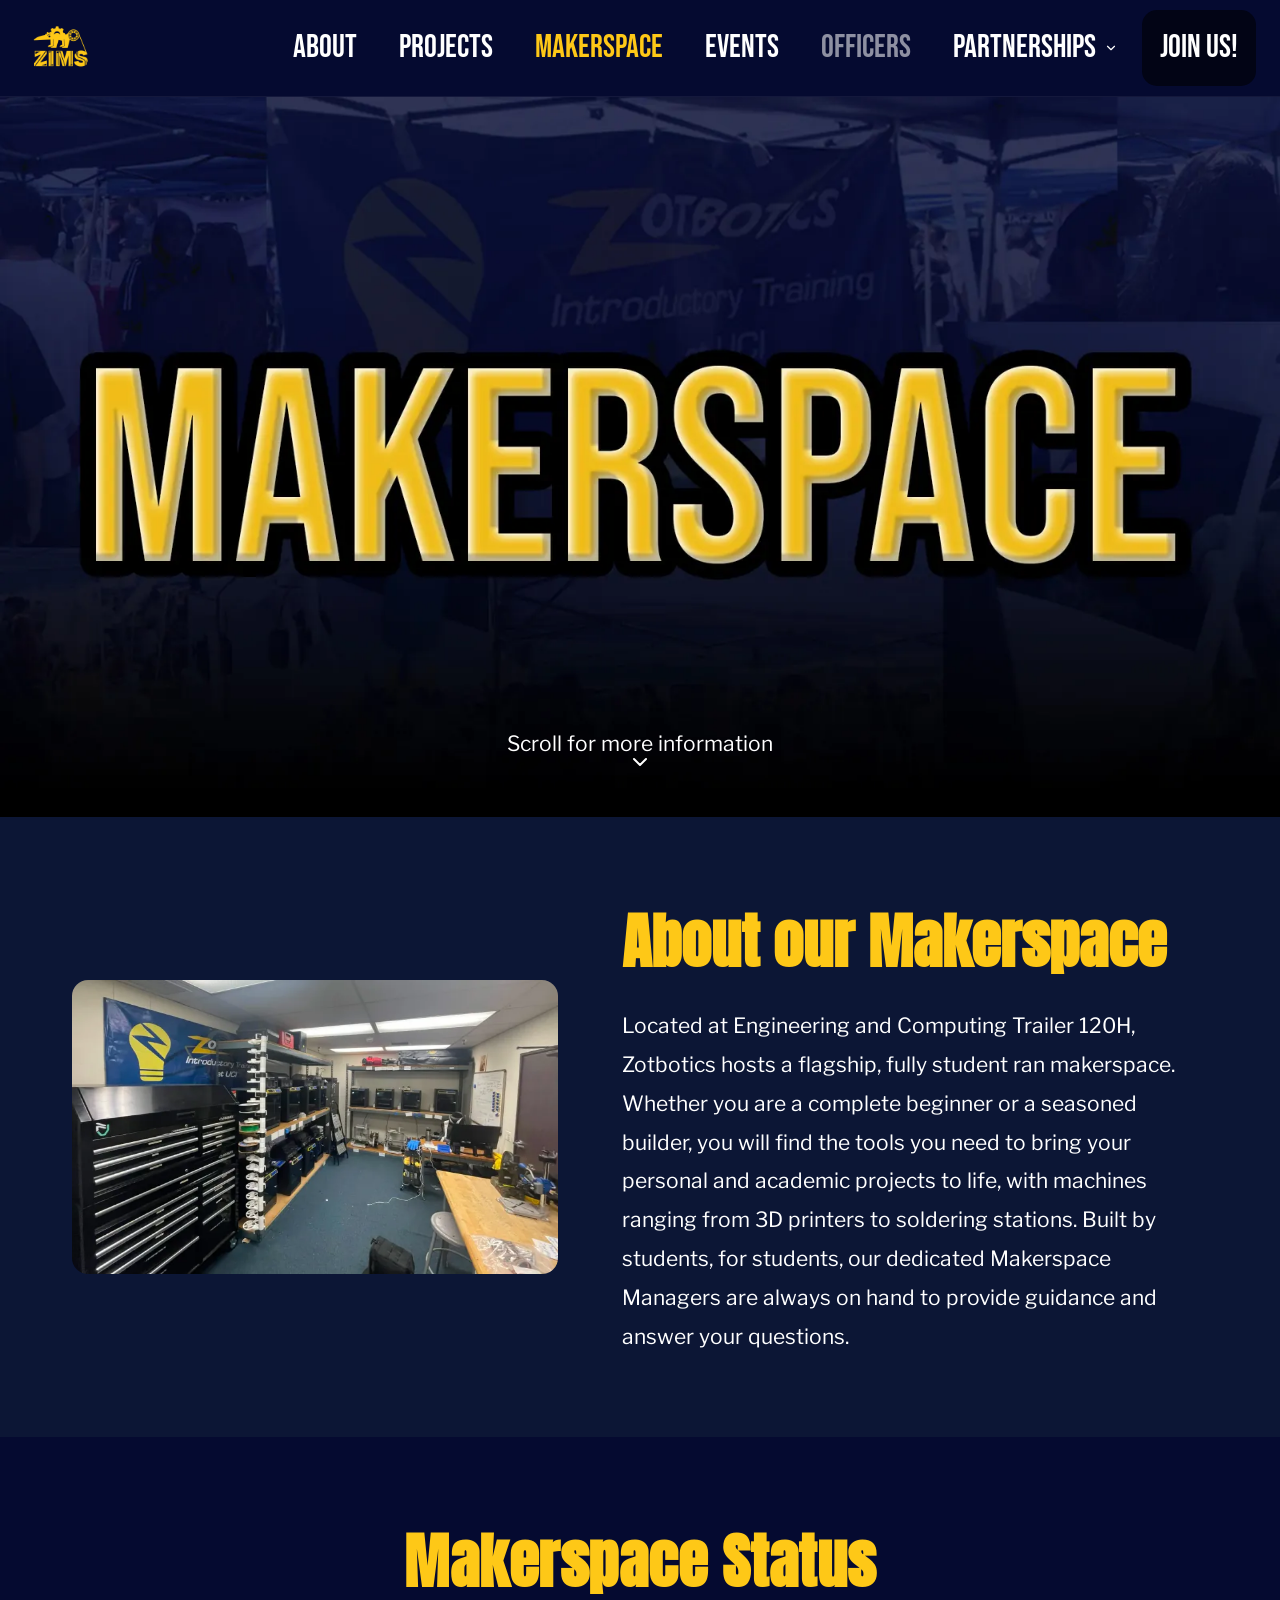
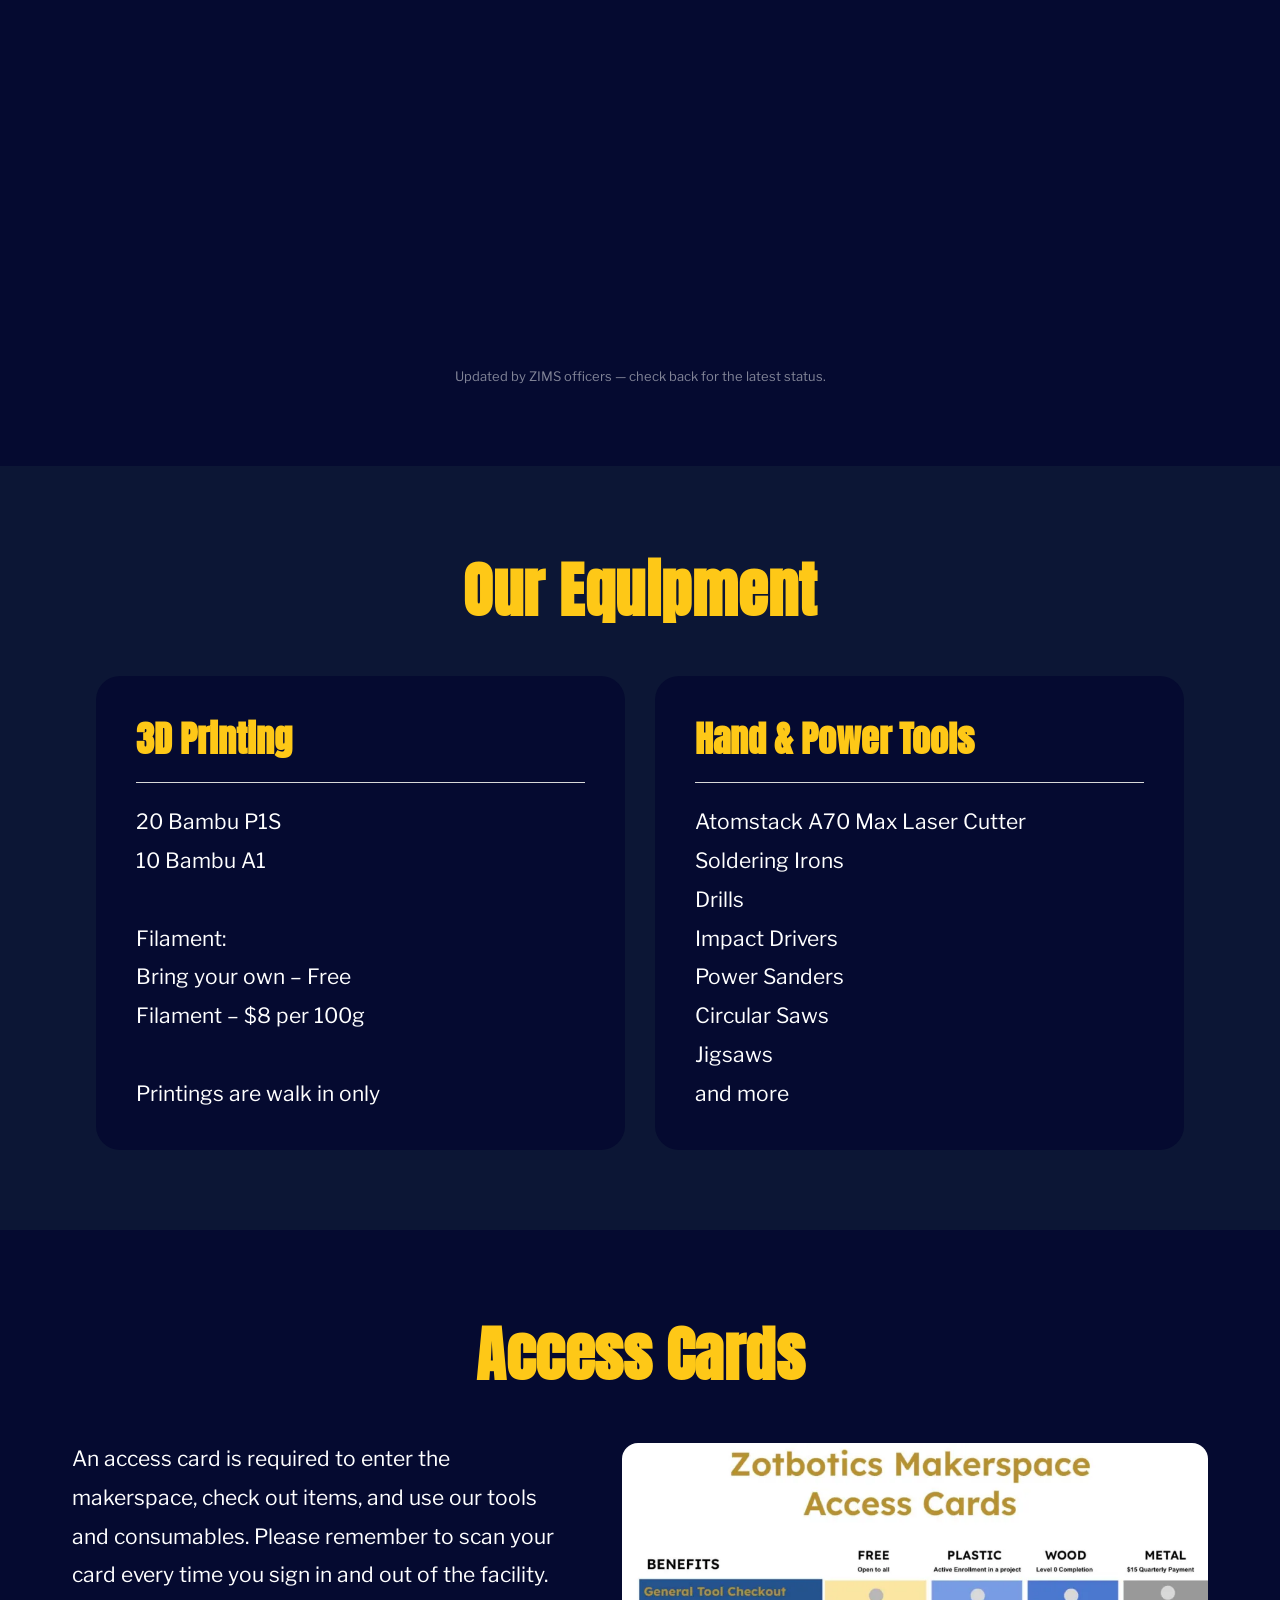
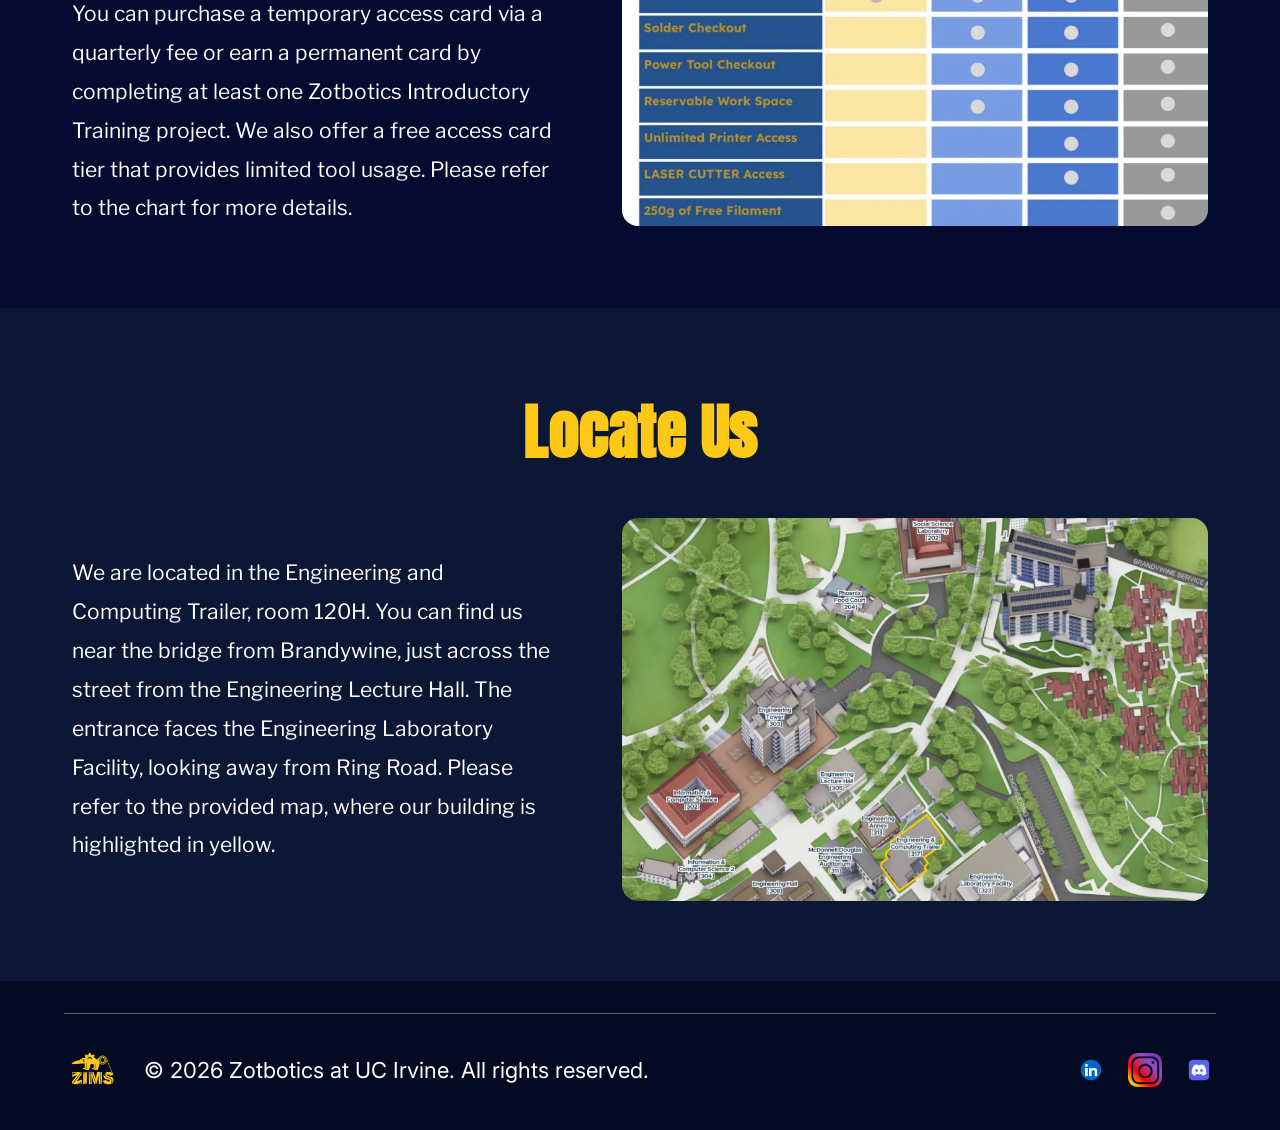
==== makerspace.html @ 5133b15e "Initial Commit Added Files" ====
<!doctype html>
<html lang="en">
<head>
<meta charset="UTF-8" />
<meta name="viewport" content="width=device-width, initial-scale=1" />
<title>Makerspace — ZIMS</title>
<link rel="icon" href="assets/zims-icon-transparent.png" />
<link rel="stylesheet" href="css/style.css" />
</head>
<body>
<div id="site-header" class="site-header"></div>

<main>
  <section class="title-banner" style="background:var(--navy-800);">
    <img src="assets/MAKERSPACEBigBanner.webp" alt="Makerspace" />
    <div class="scroll-hint has-label">
      Scroll for more information
      <svg viewBox="0 0 24 24" fill="none"><path d="M6 9l6 6 6-6" stroke="#fff" stroke-width="2" stroke-linecap="round" stroke-linejoin="round"/></svg>
    </div>
  </section>

  <section class="maker-about">
    <div class="maker-row">
      <div class="art"><img src="assets/makerspace-toolchest.webp" alt="Inside the ZIMS makerspace" /></div>
      <div>
        <h2>About our Makerspace</h2>
        <p>Located at Engineering and Computing Trailer 120H, Zotbotics hosts a flagship, fully student ran makerspace. Whether you are a complete beginner or a seasoned builder, you will find the tools you need to bring your personal and academic projects to life, with machines ranging from 3D printers to soldering stations. Built by students, for students, our dedicated Makerspace Managers are always on hand to provide guidance and answer your questions.</p>
      </div>
    </div>
  </section>

  <section class="maker-status">
    <h2 class="maker-heading">Makerspace Status</h2>
      <iframe src="https://script.google.com/a/macros/uci.edu/s/AKfycbxvPrJp1Kxlu2q1GiB7W0r9co0tRuD2PoKU_IZXsX82zI19KdRIIpuM3lF7_C8PHXmQAQ/exec"></iframe>
    <p class="status-updated">Updated by ZIMS officers — check back for the latest status.</p>
  </section>

  <section class="maker-equip">
    <h2 class="maker-heading">Our Equipment</h2>
    <div class="equip-grid">
      <div class="equip-card">
        <h3>3D Printing</h3>
        <hr />
        <p>20 Bambu P1S
10 Bambu A1

Filament:
Bring your own – Free
Filament – $8 per 100g

Printings are walk in only</p>
      </div>
      <div class="equip-card">
        <h3>Hand &amp; Power Tools</h3>
        <hr />
        <p>Atomstack A70 Max Laser Cutter
Soldering Irons
Drills
Impact Drivers
Power Sanders
Circular Saws
Jigsaws
and more</p>
      </div>
    </div>
  </section>

  <section class="maker-access">
    <h2 class="maker-heading">Access Cards</h2>
    <div class="maker-row">
      <div>
        <p>An access card is required to enter the makerspace, check out items, and use our tools and consumables. Please remember to scan your card every time you sign in and out of the facility. You can purchase a temporary access card via a quarterly fee or earn a permanent card by completing at least one Zotbotics Introductory Training project. We also offer a free access card tier that provides limited tool usage. Please refer to the chart for more details.</p>
      </div>
      <div class="art"><img src="assets/access-cards-table.webp" alt="Zotbotics Makerspace access card tiers and benefits" /></div>
    </div>
  </section>

  <section class="maker-locate">
    <h2 class="maker-heading">Locate Us</h2>
    <div class="maker-row">
      <div>
        <p>We are located in the Engineering and Computing Trailer, room 120H. You can find us near the bridge from Brandywine, just across the street from the Engineering Lecture Hall. The entrance faces the Engineering Laboratory Facility, looking away from Ring Road. Please refer to the provided map, where our building is highlighted in yellow.</p>
      </div>
      <div class="art"><img src="assets/campus-map.webp" alt="Campus map highlighting the Engineering and Computing Trailer" /></div>
    </div>
  </section>
</main>

<div id="site-footer" class="site-footer"></div>

<script src="js/header-footer.js"></script>
<script src="js/main.js"></script>
</body>
</html>
---- css/style.css ----
/* ============================================================
   ZIMS / ZOTbotics Website — shared stylesheet
   Design tokens pulled from the ZOTbotics Website Design Figma file
   ============================================================ */

@import url('https://fonts.googleapis.com/css2?family=Bebas+Neue&family=Anton&family=Bungee&family=Libre+Franklin:ital,wght@0,400;0,500;0,600;0,700;1,400&family=Inter:wght@400;500;600&display=swap');

:root{
  /* colors */
  --navy-950:#000005;
  --navy-900:#020518;
  --navy-850:#030a21;
  --navy-800:#050a30;
  --navy-700:#0c1635;
  --navy-600:#1b2441;
  --yellow:#fec817;
  --yellow-soft:#f4db80;
  --yellow-dark:#efbc18;
  --ink:#020415;
  --btn-ink:#3b3000;
  --ebony:#ebebeb;
  --white:#ffffff;
  --line:#474746;

  /* type */
  --font-nav: 'Bebas Neue', sans-serif;
  --font-display: 'Anton', sans-serif;
  --font-quirk: 'Bungee', cursive;
  --font-body: 'Libre Franklin', sans-serif;
  --font-fine: 'Inter', sans-serif;

  --header-h: 100px;
}

*{box-sizing:border-box;}
html{scroll-behavior:smooth; scroll-padding-top: calc(var(--header-h) + 12px);}
body{
  margin:0;
  background:var(--navy-800);
  color:var(--ebony);
  font-family:var(--font-body);
  line-height:1.5;
  overflow-x:hidden;
}
img{max-width:100%; display:block;}
a{color:inherit; text-decoration:none;}
button{font-family:inherit; cursor:pointer;}
h1,h2,h3,h4,p{margin:0;}
.container{max-width:1440px; margin:0 auto; padding:0 24px;}
.visually-hidden{position:absolute; width:1px; height:1px; overflow:hidden; clip:rect(0 0 0 0); white-space:nowrap;}

/* ============================================================
   HEADER
   ============================================================ */
.site-header{
  position:sticky; top:0; left:0; right:0; z-index:1000;
  background:var(--navy-800);
  border-bottom:1px solid rgba(255,255,255,.06);
}
.site-header .menu-contents{
  max-width:1440px; margin:0 auto;
  display:flex; align-items:center; justify-content:space-between;
  gap:24px; padding:10px 24px;
}
.logo-link{display:flex; align-items:center; gap:12px; flex-shrink:0;}
.logo-link img.logo-full{height:72px; width:auto; object-fit:contain;}
.logo-wordmark{
  font-family:var(--font-nav); color:var(--yellow); font-size:26px;
  letter-spacing:1px; line-height:1;
}
.logo-wordmark small{display:block; font-family:var(--font-body); color:var(--white); font-size:9px; letter-spacing:1.5px; font-weight:600; margin-top:2px;}

.nav-toggle{
  display:none; background:none; border:none; color:var(--white);
  padding:8px; margin-left:auto;
}
.nav-toggle svg{width:28px; height:28px;}

.nav-menu{display:flex; align-items:center; gap:6px; flex-wrap:wrap;}
.nav-item{position:relative;}
.nav-link{
  display:flex; align-items:center; gap:8px;
  font-family:var(--font-nav); font-size:32px; color:var(--white);
  padding:14px 18px; border-radius:15px; white-space:nowrap;
  transition:color .18s ease, background-color .18s ease;
}
.nav-link:hover, .nav-link:focus-visible, .nav-item.open > .nav-link{
  color:var(--yellow);
}
.nav-link.is-disabled{cursor:default; opacity:.55;}
.nav-link.is-disabled:hover{color:var(--white);}
.nav-link .caret{width:14px; height:14px; transition:transform .18s ease; flex-shrink:0;}
.nav-item.open .caret{transform:rotate(180deg);}
.nav-link.cta{background:var(--ink); }
.nav-link.cta:hover{color:var(--yellow); background:#131634;}

.nav-item.current > .nav-link{color:var(--yellow);}

.dropdown{
  position:absolute; top:100%; left:0; margin-top:6px;
  min-width:220px; padding:10px;
  background:rgba(37,37,37,.86); backdrop-filter:blur(6px);
  border-radius:18px;
  box-shadow: inset 0 14px 74px -20px rgba(0,0,0,.55), 0 18px 40px rgba(0,0,0,.35);
  opacity:0; visibility:hidden; transform:translateY(-6px);
  transition:opacity .16s ease, transform .16s ease, visibility .16s;
  z-index:1100;
}
.nav-item.open .dropdown{opacity:1; visibility:visible; transform:translateY(0);}
.dropdown a{
  display:block; font-family:var(--font-nav); font-size:22px; color:var(--white);
  padding:12px 16px; border-radius:12px;
}
.dropdown a:hover, .dropdown a:focus-visible{color:var(--yellow); background:rgba(255,255,255,.08);}

@media (max-width: 1180px){
  .nav-toggle{display:inline-flex;}
  .nav-menu{
    position:fixed; inset:var(--header-h) 0 0 0; top:var(--header-h);
    flex-direction:column; align-items:stretch; flex-wrap:nowrap; gap:0;
    background:var(--navy-800); padding:12px 20px 40px;
    transform:translateX(100%); transition:transform .25s ease;
    overflow-y:auto; overflow-x:hidden;
  }
  .nav-menu.mobile-open{transform:translateX(0);}
  .nav-link{font-size:28px; padding:16px 8px; border-radius:0; border-bottom:1px solid rgba(255,255,255,.08); justify-content:space-between; width:100%; box-sizing:border-box;}
  .nav-item{width:100%;}
  .nav-item:last-child{margin-top:auto; padding-top:20px;}
  .nav-link.cta{border-radius:15px; justify-content:center; border-bottom:none;}
  .dropdown{position:static; margin-top:0; opacity:1; visibility:visible; transform:none; display:none; background:rgba(255,255,255,.04); box-shadow:none; width:100%; min-width:0; box-sizing:border-box;}
  .nav-item.open .dropdown{display:block;}
  .dropdown a{width:100%; box-sizing:border-box;}
}

/* ============================================================
   FOOTER
   ============================================================ */
.site-footer{background:var(--navy-850); padding:32px 24px;}
.site-footer .footer-row{
  max-width:1152px; margin:0 auto;
  border-top:1px solid rgba(255,255,255,.35);
  padding-top:28px;
  display:flex; align-items:center; justify-content:space-between; gap:24px; flex-wrap:wrap;
}
.footer-copy{font-family:var(--font-fine); font-size:22px; color:var(--white); flex:1 1 260px;}
.footer-social{display:flex; gap:20px; align-items:center;}
.footer-social a{
  width:34px; height:34px; border-radius:9px;
  display:flex; align-items:center; justify-content:center; overflow:hidden;
  transition:transform .18s ease;
}
.footer-social a:hover{transform:translateY(-3px);}
.footer-social img, .footer-social svg{width:100%; height:100%; object-fit:contain;}
.footer-logo{display:flex; align-items:center; gap:10px;}
.footer-logo img{height:56px; width:auto; object-fit:contain;}

/* ============================================================
   BUTTONS
   ============================================================ */
.btn{
  display:inline-flex; align-items:center; gap:10px;
  font-family:var(--font-display); font-size:18px; letter-spacing:.9px;
  padding:18px 34px; border-radius:18px; border:1.5px solid transparent;
  transition:transform .15s ease, background-color .15s ease, color .15s ease;
}
.btn:hover{transform:translateY(-2px);}
.btn-solid{background:var(--yellow); color:var(--btn-ink);}
.btn-solid:hover{background:#ffd94d;}
.btn-outline{border-color:var(--yellow); color:var(--yellow);}
.btn-outline:hover{background:rgba(254,200,23,.1);}
.btn svg{width:18px; height:18px;}

/* ============================================================
   SECTION HELPERS
   ============================================================ */
.eyebrow-heading{
  font-family:var(--font-nav); color:var(--yellow); text-transform:uppercase;
  letter-spacing:5.4px; font-size:60px; margin:0 0 28px;
}
.section-heading{
  font-family:var(--font-display); color:var(--yellow); text-transform:uppercase;
  letter-spacing:1.5px; font-size:32px; margin:0 0 20px;
}
.body-copy{font-family:var(--font-body); font-weight:500; font-size:21px; line-height:1.85; color:var(--ebony);}
.hero-note{font-family:var(--font-body); font-size:16px; color:var(--white); text-align:center;}

/* pre-baked title banners (image already contains the page's lettering) */
.title-banner{position:relative; width:100%; overflow:hidden; line-height:0;}
.title-banner img{width:100%; height:auto; display:block;}
.title-banner .scroll-hint{
  position:absolute; left:50%; bottom:6%; transform:translateX(-50%);
  font-family:var(--font-body); font-size:21px; color:var(--white);
  display:flex; flex-direction:column; align-items:center; gap:6px;
}
.title-banner .scroll-hint svg{width:24px; height:24px; animation:bob 1.8s ease-in-out infinite;}

/* generic full-bleed section w/ gradient */
.grad-a{background:linear-gradient(180deg,var(--navy-950) 0%, var(--navy-900) 27%, var(--navy-700) 100%);}
.grad-b{background:linear-gradient(180deg,var(--navy-900) 0%, var(--navy-700) 100%);}
.grad-c{background:linear-gradient(180deg,var(--navy-700) 0%, var(--navy-900) 100%);}

/* skeleton / coming-soon placeholder image blocks */
.img-placeholder{
  background:repeating-linear-gradient(135deg, rgba(255,255,255,.05) 0 12px, rgba(255,255,255,.02) 12px 24px);
  border:1px dashed rgba(255,255,255,.25);
  display:flex; align-items:center; justify-content:center;
  color:rgba(255,255,255,.55); font-family:var(--font-body); font-size:14px; text-align:center; padding:16px;
  min-height:200px; border-radius:12px;
}

/* ============================================================
   HOME PAGE
   ============================================================ */
.hero{position:relative; overflow:hidden; min-height:640px; display:flex; align-items:flex-end;}
.hero-media{position:absolute; inset:0; z-index:0;}
.hero-media img, .hero-media video{width:100%; height:100%; object-fit:cover;}
.hero-media::after{content:""; position:absolute; inset:0; background:linear-gradient(180deg, rgba(2,5,24,.15) 0%, rgba(2,5,24,.85) 92%);}
.hero-buttons{position:relative; z-index:1; width:100%; display:flex; justify-content:center; gap:20px; padding:0 0 56px; flex-wrap:wrap;}

.about-zims{padding:96px 0 72px;}
.about-zims .grid{display:grid; grid-template-columns:1.3fr 1fr; gap:56px; align-items:center;}
.about-zims .art{
  aspect-ratio: 337.5 / 591; border-radius:16px; overflow:hidden;
  background:linear-gradient(160deg, var(--navy-600), var(--navy-900));
}
.about-zims .art img, .about-zims .art video{width:100%; height:100%; object-fit:cover;}
.link-cta{
  display:inline-flex; align-items:center; gap:10px; margin-top:28px;
  font-family:var(--font-display); color:var(--yellow); letter-spacing:1.8px;
  font-size:18px; text-transform:uppercase;
}
.link-cta svg{width:18px; height:12px;}

.about-maker{padding:80px 0;}
.about-maker .grid{display:grid; grid-template-columns:1fr 1.15fr; gap:56px; align-items:center;}
.about-maker .art{aspect-ratio:4/3; border-radius:16px; overflow:hidden; background:#d9d9d9;}
.about-maker .art img{width:100%; height:100%; object-fit:cover;}

.current-projects{padding:88px 0 110px; text-align:center;}
.current-projects .kicker{font-family:var(--font-body); color:var(--ebony); font-size:21px; margin-bottom:56px;}
.project-grid{display:grid; grid-template-columns:repeat(3,1fr); gap:28px; text-align:left;}
.project-card{
  background:var(--navy-850); border-radius:22px; overflow:hidden;
  border:1px solid rgba(255,255,255,.06); display:flex; flex-direction:column;
}
.project-card .thumb{aspect-ratio:16/10; overflow:hidden; background:#111a3d;}
.project-card .thumb img{width:100%; height:100%; object-fit:cover;}
.project-card .body{padding:26px 28px 30px; display:flex; flex-direction:column; gap:14px; flex:1;}
.project-card h3{font-family:var(--font-quirk); color:var(--yellow); font-size:30px; font-weight:400;}
.project-card p{font-family:var(--font-body); font-weight:500; font-size:21px; color:var(--ebony); line-height:1.7; flex:1;}
.project-card .learn-more{
  display:inline-flex; align-items:center; gap:8px; align-self:flex-start;
  font-family:var(--font-display); font-size:21px; color:var(--ebony);
  background:#474746; padding:12px 22px; border-radius:10px; letter-spacing:.5px;
}
.project-card .learn-more:hover{background:#5a5a58;}
.project-card.ai-project{background:#03071c; align-items:center; justify-content:center; text-align:center;}
.project-card.ai-project .body{align-items:center; text-align:center;}

@media (max-width: 980px){
  .about-zims .grid, .about-maker .grid{grid-template-columns:1fr;}
  .project-grid{grid-template-columns:1fr;}
}

/* ============================================================
   JOIN US PAGE
   ============================================================ */
.join-hero{position:relative;}
.recruitment-status{
  padding:70px 24px 40px; text-align:center;
  background:linear-gradient(175deg, #000000 18.6%, var(--navy-700) 44%);
}
.recruitment-status h1{font-family:var(--font-body); color:var(--yellow); font-size:64px; margin-bottom:8px;}
.recruitment-status .rule{max-width:720px; margin:22px auto 0; height:2px; background:rgba(255,255,255,.25); position:relative;}
.recruitment-status .rule::after{content:""; position:absolute; right:0; top:-4px; width:80px; height:10px; background:var(--navy-700);}

.role-banner{padding:24px 0 70px; text-align:center; background:var(--navy-700);}
.role-banner h2{font-family:var(--font-body); font-size:40px; color:var(--white);}
.role-banner .status{font-family:var(--font-body); font-size:32px; color:var(--yellow-soft); margin-top:14px;}
.role-links{display:flex; justify-content:center; gap:12px; flex-wrap:wrap; margin-top:22px; font-family:var(--font-body); font-size:32px;}
.role-links a{color:var(--yellow-soft); text-decoration:underline; text-underline-offset:4px;}
.role-links a:hover{color:var(--yellow);}
.role-links span{color:var(--white);}

.level-grid{background:var(--navy-700); padding-bottom:80px;}
.level-grid .grid{display:grid; grid-template-columns:repeat(2,1fr); gap:26px; max-width:1000px; margin:0 auto;}
.level-card{
  border:2px solid rgba(71,71,70,.5); background:rgba(5,10,48,.7);
  border-radius:12px; padding:32px 26px; text-align:center; display:flex; flex-direction:column; gap:16px;
}
.level-card h3{font-family:var(--font-body); font-size:40px; color:var(--white);}
.level-card .subtitle{font-family:var(--font-body); font-size:32px; color:var(--white); margin-top:-6px;}
.level-card .status-line{font-family:var(--font-body); font-size:32px; color:var(--yellow-soft); margin-top:auto;}
.level-card.slap{text-decoration:none; transition:transform .15s ease;}
.level-card.slap:hover{transform:translateY(-4px);}

/* ============================================================
   SPONSORS / NETWORK / EVENTS / MAKERSPACE / PROJECTS
   ============================================================ */
.sponsor-blurb{max-width:1100px; margin:0 auto; text-align:center; padding:70px 24px; font-family:var(--font-quirk); font-size:40px; line-height:1.5; color:var(--white);}
.sponsor-grid{max-width:1150px; margin:0 auto; padding:0 24px 100px; display:grid; gap:26px;}
.sponsor-row{display:grid; grid-template-columns:1fr 1fr; gap:26px;}
.sponsor-logo{
  border-radius:14px; min-height:150px; display:flex; align-items:center; justify-content:center;
  padding:28px; text-align:center;
}
.sponsor-logo img{max-width:100%; max-height:96px; object-fit:contain;}
.sponsor-logo.bg-white{background:#fff;}
.sponsor-logo.bg-black{background:#0a0a0a;}
.sponsor-logo.bg-blue{background:#0064a4;}
@media (max-width:820px){.sponsor-row{grid-template-columns:1fr;}}

/* our network */
.network-intro{padding:90px 24px 50px; text-align:center; max-width:1100px; margin:0 auto;}
.network-intro h1{font-family:var(--font-quirk); color:var(--white); font-size:64px; line-height:1.3; margin-bottom:26px;}
.network-intro p{font-family:var(--font-quirk); color:var(--white); font-size:40px; line-height:1.4;}
.network-grid{max-width:1100px; margin:0 auto; padding:20px 24px 110px; display:grid; grid-template-columns:repeat(2,1fr); gap:40px;}
.net-card{position:relative; border:5px solid #010005; background:#d9d9d9; color:#111; padding:26px 26px 26px 168px; min-height:190px; display:flex; flex-direction:column; justify-content:center; gap:10px;}
.net-card img{position:absolute; left:18px; top:50%; transform:translateY(-50%); width:120px; height:120px; object-fit:contain;}
.net-card h3{font-family:var(--font-quirk); font-size:32px;}
.net-card p{font-family:var(--font-body); font-size:16px; line-height:1.6;}
.net-card.legacy h3{font-size:24px;}
.net-card.zims{border-color:var(--yellow); background:var(--navy-800);}
.net-card.zims h3{color:var(--yellow);}
.net-card.zims p{color:var(--white);}
.net-card.ace{border-color:#010005;}
.net-card.ace h3{color:#eb1c24;}
.net-card.uav h3{color:#00b332;}
.net-card.f1{background:var(--yellow); border-color:#010005;}
.net-card.f1 h3{color:#f55;}
.net-card.legacy{background:var(--yellow); border-color:#010005;}
.net-card.legacy h3{color:#fff; background:#010005; display:inline-block; padding:6px 14px; margin:-8px 0 6px -8px;}
.network-banner-card{
  grid-column:1/-1; background:var(--navy-800); border:2px solid var(--yellow); border-radius:16px;
  display:flex; align-items:center; justify-content:center; padding:40px; text-align:center;
}
.network-banner-card h3{font-family:var(--font-quirk); color:var(--yellow); font-size:48px;}
@media (max-width:820px){.network-grid{grid-template-columns:1fr;} .net-card{padding-left:26px; padding-top:150px;} .net-card img{position:static; transform:none; margin-bottom:10px;}}

/* events */
.gallery-heading{padding:80px 24px 40px; text-align:center; background:linear-gradient(180deg, #000000 0%, var(--navy-800) 50.5%, var(--navy-700) 100%);}
.gallery-heading h1{font-family:var(--font-display); font-size:96px; color:var(--yellow);}
@keyframes bob{0%,100%{transform:translateY(0);}50%{transform:translateY(6px);}}

.event-row{padding:64px 24px;}
.event-card{
  max-width:1200px; margin:0 auto; background:var(--navy-700); border:1.5px solid #000; border-radius:34px;
  padding:44px; display:grid; grid-template-columns:1fr 1fr; gap:48px; align-items:center;
  box-shadow:8px 8px 0 rgba(0,0,0,.35);
}
.event-row:nth-child(even) .event-card{grid-template-columns:1fr 1fr;}
.event-row:nth-child(even) .event-card .carousel{order:2;}
.event-card h3{font-family:var(--font-display); color:var(--yellow-dark); font-size:36px; margin-bottom:20px;}
.event-card p{font-family:var(--font-body); font-weight:500; font-size:24px; color:var(--white); line-height:1.6;}
.carousel{position:relative; border-radius:20px; overflow:hidden; aspect-ratio:3/2; background:#0c1635;}
.carousel-track{display:flex; height:100%; transition:transform .4s ease;}
.carousel-track img{width:100%; height:100%; object-fit:cover; flex-shrink:0;}
.carousel-btn{
  position:absolute; top:50%; transform:translateY(-50%); width:38px; height:38px; border-radius:50%;
  background:rgba(0,0,0,.45); border:none; color:#fff; display:flex; align-items:center; justify-content:center;
  touch-action:manipulation;
}
.carousel-btn:hover{background:rgba(0,0,0,.7);}
.carousel-btn.prev{left:12px;}
.carousel-btn.next{right:12px;}
.carousel-btn svg{width:18px; height:18px;}
.carousel-dots{position:absolute; bottom:12px; left:50%; transform:translateX(-50%); display:flex; gap:8px;}
.carousel-dots button{width:8px; height:8px; border-radius:50%; background:rgba(255,255,255,.4); border:none; padding:0;}
.carousel-dots button.active{background:var(--yellow);}

@media (max-width:900px){
  .event-card, .event-row:nth-child(even) .event-card{grid-template-columns:1fr;}
  .event-card .carousel{order:2;}
  .gallery-heading h1{font-size:48px;}
}

/* makerspace */
.maker-heading{
  font-family:var(--font-display); color:var(--yellow); text-align:center;
  font-size:60px; margin-bottom:40px; letter-spacing:.5px;
}
.maker-row{
  max-width:1296px; margin:0 auto; padding:0 72px;
  display:grid; grid-template-columns:558fr 674fr; gap:64px; align-items:center;
}
.maker-row .art{aspect-ratio:558/338; border-radius:16px; overflow:hidden;}
.maker-row .art img{width:100%; height:100%; object-fit:cover;}
.maker-row h2{font-family:var(--font-display); color:var(--yellow); font-size:60px; margin-bottom:20px;}
.maker-row p{font-family:var(--font-body); font-size:21px; color:var(--white); line-height:1.85;}

.maker-about{padding:80px 0; background:var(--navy-700);}

.maker-status{background:var(--navy-800); padding:80px 24px;}
.maker-status > iframe{
  max-width:1000px; margin:0 auto; border: none; width: 100%; height: 300px; display: flex; justify-content: center;
}
.status-cards{max-width:1000px; margin:0 auto; display:grid; grid-template-columns:repeat(3,1fr); gap:24px;}
.status-card{background:var(--navy-700); border-radius:16px; padding:24px 26px;}
.status-card .label{font-family:var(--font-display); color:var(--yellow); font-size:13px; letter-spacing:1px; text-transform:uppercase; margin-bottom:8px;}
.status-card .value{font-family:var(--font-body); font-weight:700; color:var(--white); font-size:22px;}
.status-updated{max-width:1000px; margin:20px auto 0; text-align:center; font-family:var(--font-body); font-size:13px; color:rgba(255,255,255,.5);}
@media (max-width:820px){.status-cards{grid-template-columns:1fr;}}

.maker-equip{background:var(--navy-700); padding:80px 24px;}
.equip-grid{max-width:1296px; margin:0 auto; padding:0 72px; display:grid; grid-template-columns:1fr 1fr; gap:30px;}
.equip-card{background:var(--navy-800); border-radius:24px; padding:36px 40px;}
.equip-card h3{font-family:var(--font-display); color:var(--yellow); font-size:36px; margin-bottom:16px;}
.equip-card hr{border:none; border-top:1.5px solid #d9d9d9; margin-bottom:20px;}
.equip-card p{font-family:var(--font-body); font-size:21px; color:var(--white); white-space:pre-line; line-height:1.85;}

.maker-access{background:var(--navy-800); padding:80px 0;}
.maker-access .art{aspect-ratio:710/463.8;}

.maker-locate{background:var(--navy-700); padding:80px 0;}
.maker-locate .art{aspect-ratio:710/463.8;}

@media (max-width:900px){
  .maker-row{grid-template-columns:1fr; padding:0 24px;}
  .equip-grid{grid-template-columns:1fr; padding:0 24px;}
  .maker-status > iframe{height: 400px;}
}

@media (max-width:645px){
  .maker-status > iframe{height: 600px;}
}

/* projects page */
.projects-intro{padding:60px 24px 30px; text-align:center; background:var(--navy-800);}
.projects-intro h1{margin-bottom:22px;}
.projects-intro p{font-family:var(--font-body); font-size:30px; color:var(--white); line-height:1.6; max-width:900px; margin:0 auto;}

.plevel-strip{display:flex; width:100%;}
.plevel-strip a{
  position:relative; flex:1; aspect-ratio:360/420; overflow:hidden;
  display:flex; align-items:flex-end; justify-content:center; padding-bottom:32px;
}
.plevel-strip a img{position:absolute; inset:0; width:100%; height:100%; object-fit:cover; opacity:.5;}
.plevel-strip a span{position:relative; z-index:1; font-family:var(--font-nav); color:#fff; font-size:54px; letter-spacing:1px;}
.plevel-strip a.lvl1{background:rgba(5,10,48,.85);}
.plevel-strip a.lvl2{background:var(--yellow);}
.plevel-strip a.lvl3{background:#000;}
.plevel-strip a.ai{background:var(--yellow-soft);}
.plevel-strip a.lvl2 span, .plevel-strip a.ai span{color:#3b3000;}
@media (max-width:820px){.plevel-strip{flex-wrap:wrap;} .plevel-strip a{flex:1 1 50%; aspect-ratio:1/1;}}

.plevel-detail{padding:80px 24px;}
.plevel-detail-grid{display:grid; grid-template-columns:1fr 1fr; gap:56px; align-items:center;}
.plevel-detail-grid.reverse .art{order:2;}
.plevel-detail .art{aspect-ratio:639/453; border-radius:28px; overflow:hidden;}
.plevel-detail .art img{width:100%; height:100%; object-fit:cover;}
.plevel-detail h2{font-family:var(--font-display); color:var(--yellow); font-size:36px; margin-bottom:14px;}
.plevel-detail h2 .lvl-num{font-size:60px;}
.plevel-detail .lead{font-family:var(--font-body); font-weight:400; color:var(--white); font-size:24px; margin-bottom:14px;}
.plevel-detail p{font-family:var(--font-body); color:var(--white); font-size:24px; line-height:1.7;}
.plevel-detail ul{margin:14px 0 0; padding-left:22px; color:var(--white); font-family:var(--font-body); font-size:24px; line-height:1.8;}
.plevel-detail ul li{margin-bottom:8px;}
.plevel-detail .coming-soon{font-size:54px; font-weight:400; margin-top:6px;}
@media (max-width:900px){.plevel-detail-grid, .plevel-detail-grid.reverse{grid-template-columns:1fr;} .plevel-detail-grid .art{order:-1;} .plevel-detail-grid.reverse .art{order:-1;}}

/* generic page hero title used on stub pages */
.stub{padding:140px 24px 120px; text-align:center;}
.stub h1{font-family:var(--font-display); color:var(--yellow); font-size:48px; margin-bottom:16px;}
.stub p{font-family:var(--font-body); color:var(--white); font-size:18px; max-width:600px; margin:0 auto;}

/* ============================================================
   MOBILE REFORMAT: Join Us / Our Sponsors / Our Network
   These three were previously just scaled down from desktop;
   this rebuilds their type scale and spacing for phone screens
   while keeping the same colors, fonts, and visual language.
   ============================================================ */

.role-banner > iframe{
  max-width:1000px; margin:0 auto; border: none; width: 100%; height: 500px; display: flex; justify-content: center;
}
@media (max-width:700px){

  /* ---------- Join Us ---------- */
  .recruitment-status{padding:44px 20px 0; color: #181c36;}
  .recruitment-status h1{font-size:34px; line-height:1.15;}
  .recruitment-status .rule{margin:16px auto 0;}

  .role-banner h2{font-size:22px; line-height:1.3;}
  .role-banner .status{font-size:16px; margin-top:0;}
  .role-links{
    flex-direction:column; align-items:center; gap:6px;
    font-size:16px; margin-top:16px;
  }
  .role-links span{display:none;} /* "and" reads fine as a line break between two stacked links */

  .role-banner > iframe{
    height: 900px;
  }

  .level-grid{padding-bottom:48px;}
  .level-grid .grid{grid-template-columns:1fr; gap:16px; padding:0 20px;}
  .level-card{padding:22px 20px; gap:10px;}
  .level-card h3{font-size:26px;}
  .level-card .subtitle{font-size:17px;}
  .level-card .status-line{font-size:15px;}
  .level-card .status-line[style]{font-size:14px !important;}

  /* ---------- Our Sponsors ---------- */
  .sponsor-blurb{font-size:20px; line-height:1.6; padding:40px 20px;}
  .sponsor-grid{padding:0 20px 56px; gap:16px;}
  .sponsor-row{gap:16px;}
  .sponsor-logo{min-height:110px; padding:18px;}
  .sponsor-logo img{max-height:64px;}

  /* ---------- Our Network ---------- */
  .network-intro{padding:52px 20px 32px;}
  .network-intro h1{font-size:32px; line-height:1.25; margin-bottom:16px;}
  .network-intro p{font-size:19px; line-height:1.5;}
  .network-grid{padding:16px 20px 64px; gap:24px;}
  .net-card{
    padding:20px; min-height:0;
    display:flex; flex-direction:column; align-items:flex-start; gap:8px;
  }
  .net-card img{position:static; transform:none; width:88px; height:88px; margin-bottom:6px;}
  .net-card h3{font-size:22px;}
  .net-card.legacy h3{font-size:19px;}
  .net-card p{font-size:15px; line-height:1.55;}

  /* ---------- Join Us: center the underline cleanly on mobile ---------- */
  .recruitment-status .rule{width:80%; max-width:320px;}
  .recruitment-status .rule::after{display:none;}

  /* ---------- Makerspace: just the banner, no scroll hint; sized down
     a bit so the next section's photo peeks into view sooner ---------- */
  .title-banner:has(.scroll-hint.has-label){position:relative; min-height:220px;}
  .title-banner:has(.scroll-hint.has-label) img{position:absolute; inset:0; width:100%; height:100%; object-fit:cover;}
  .scroll-hint.has-label{display:none;}

  /* ---------- Projects: level-select strip labels ---------- */
  .plevel-strip a{padding:0 10px 20px;}
  .plevel-strip a span{
    font-size:24px; text-align:center; white-space:normal; line-height:1.15;
    width:100%;
  }
}
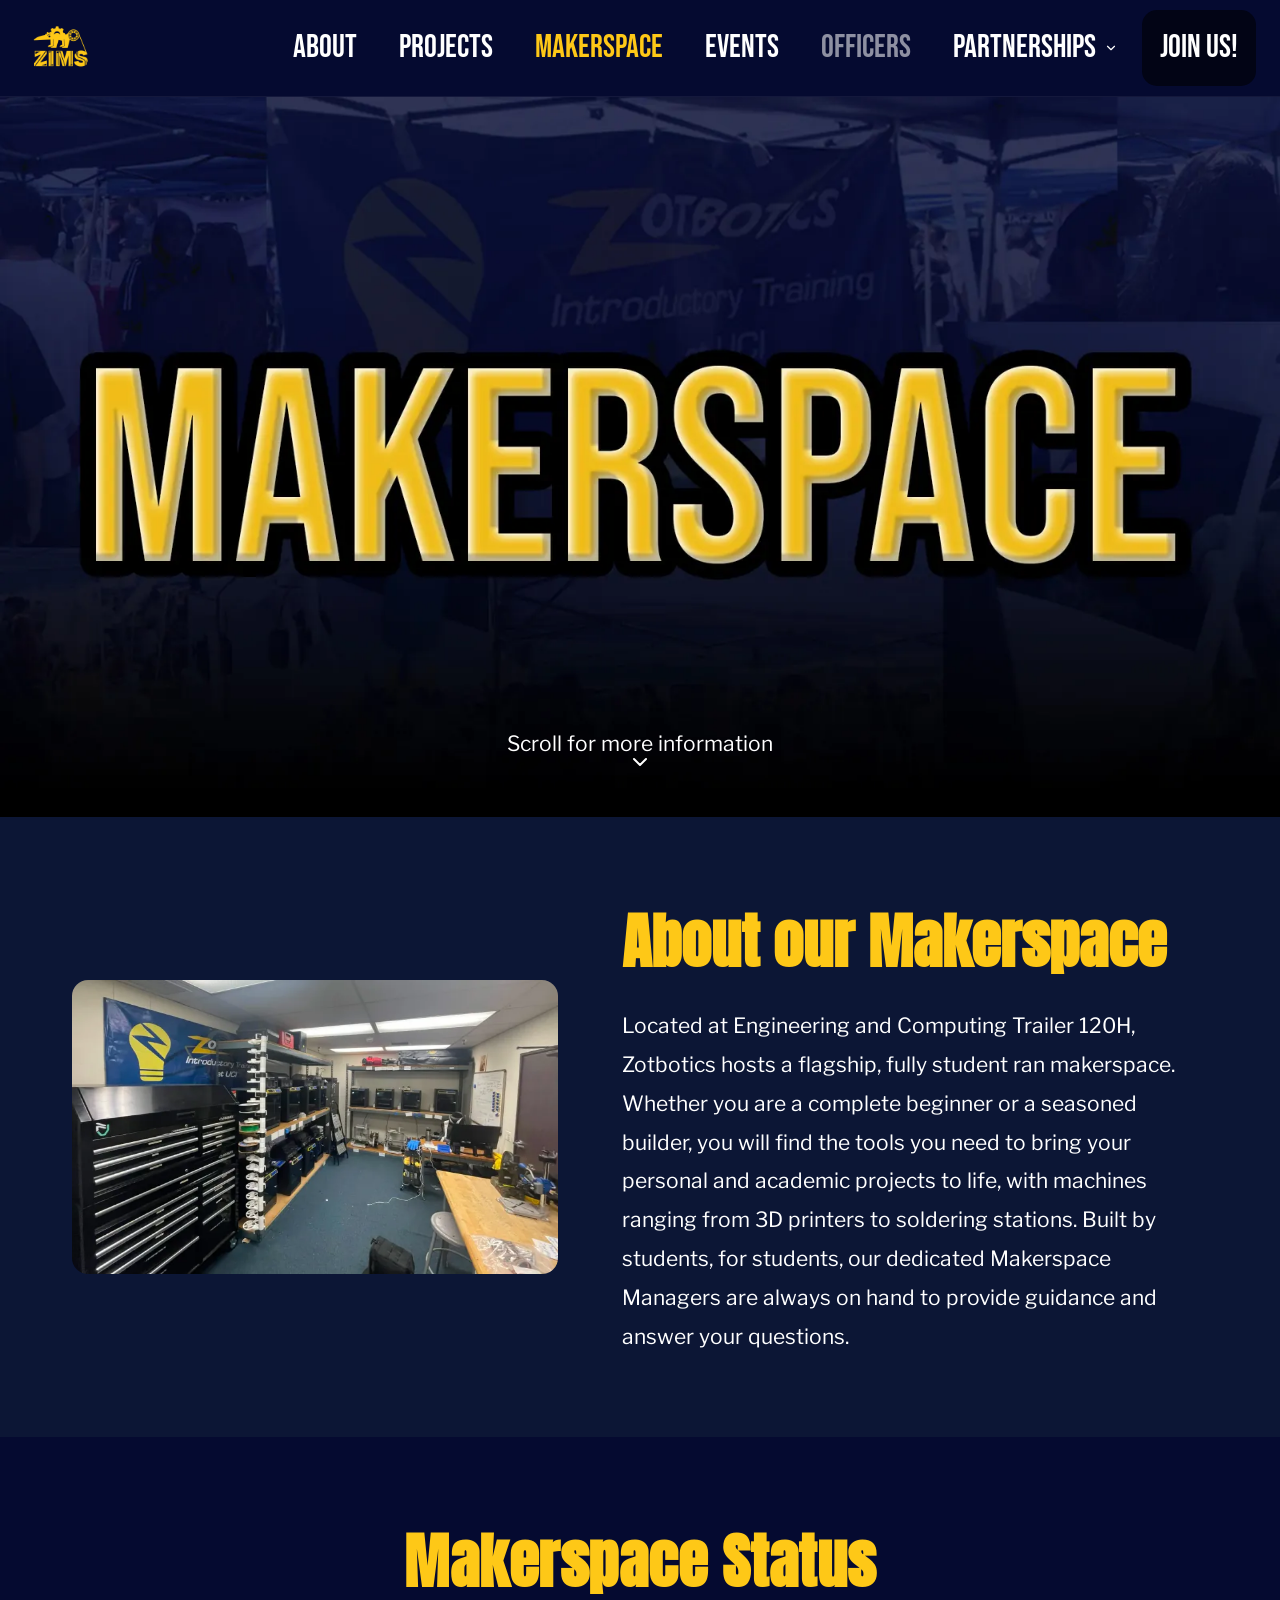
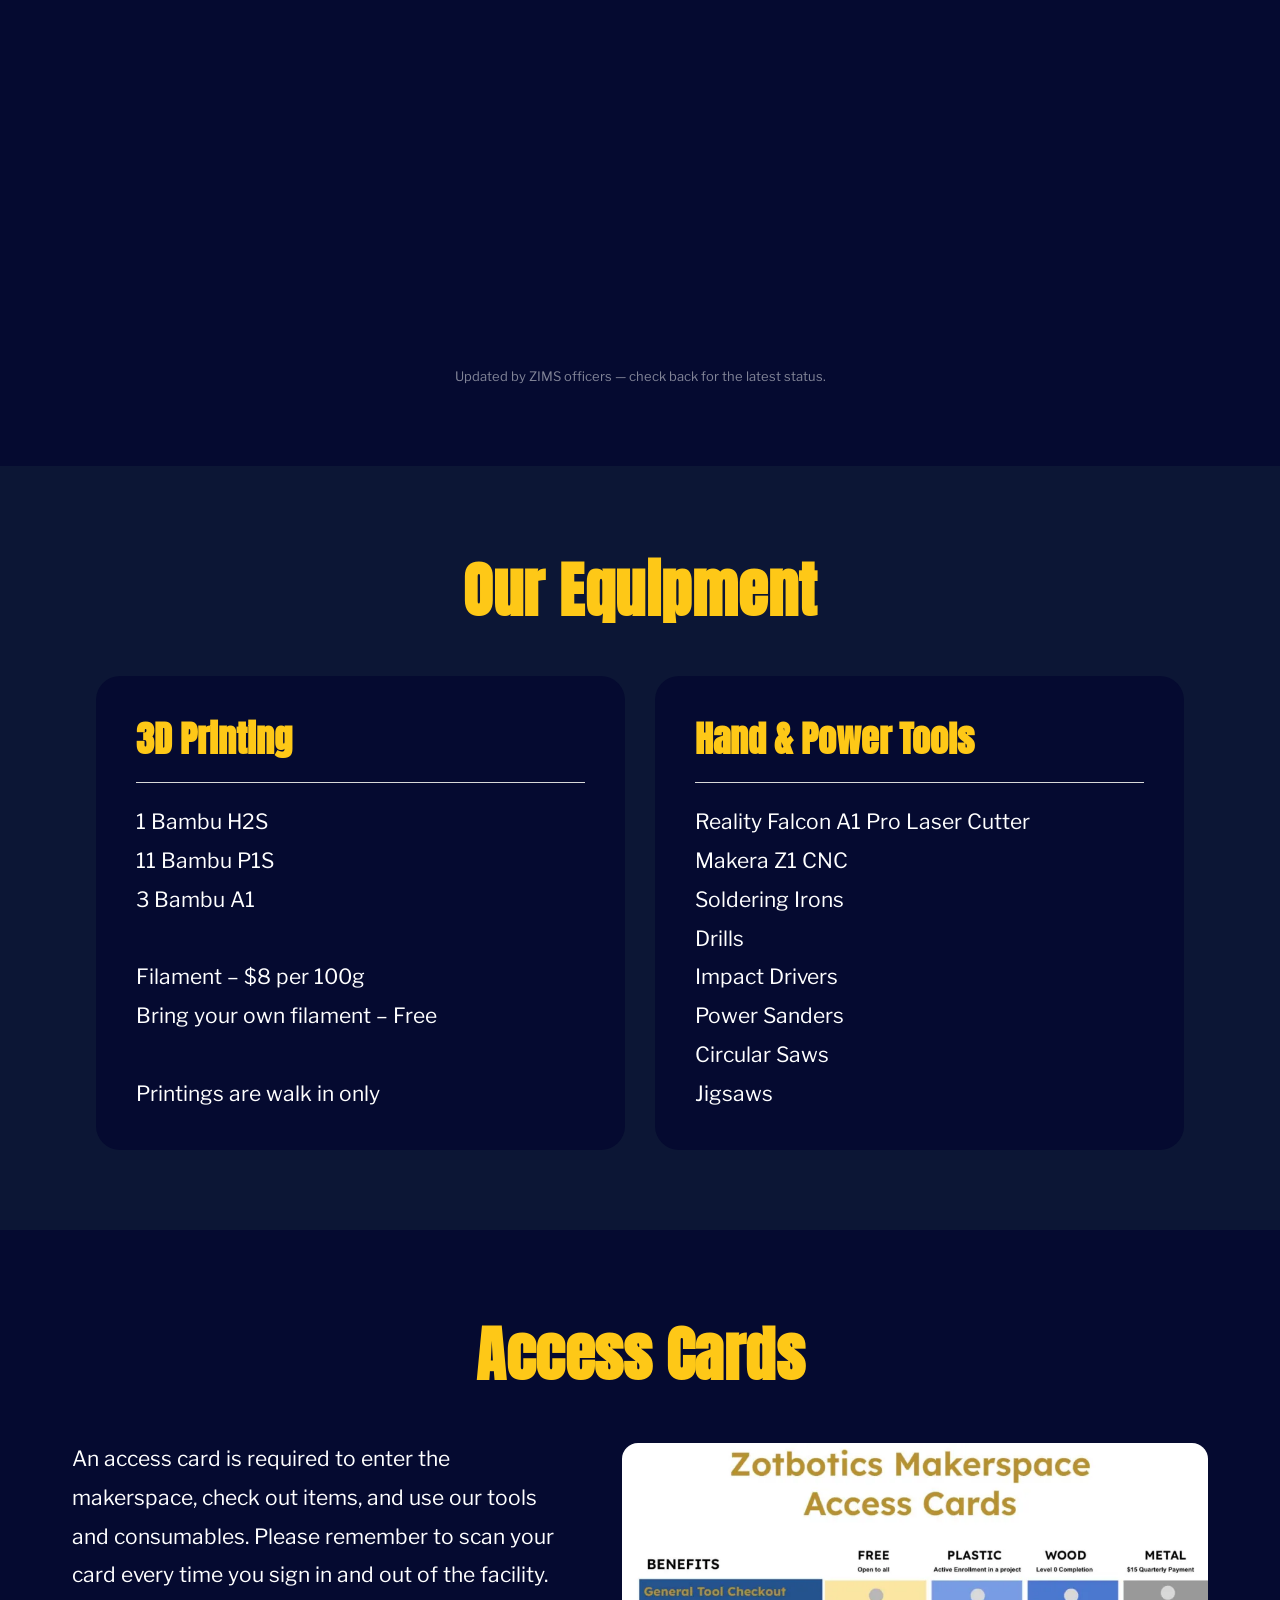
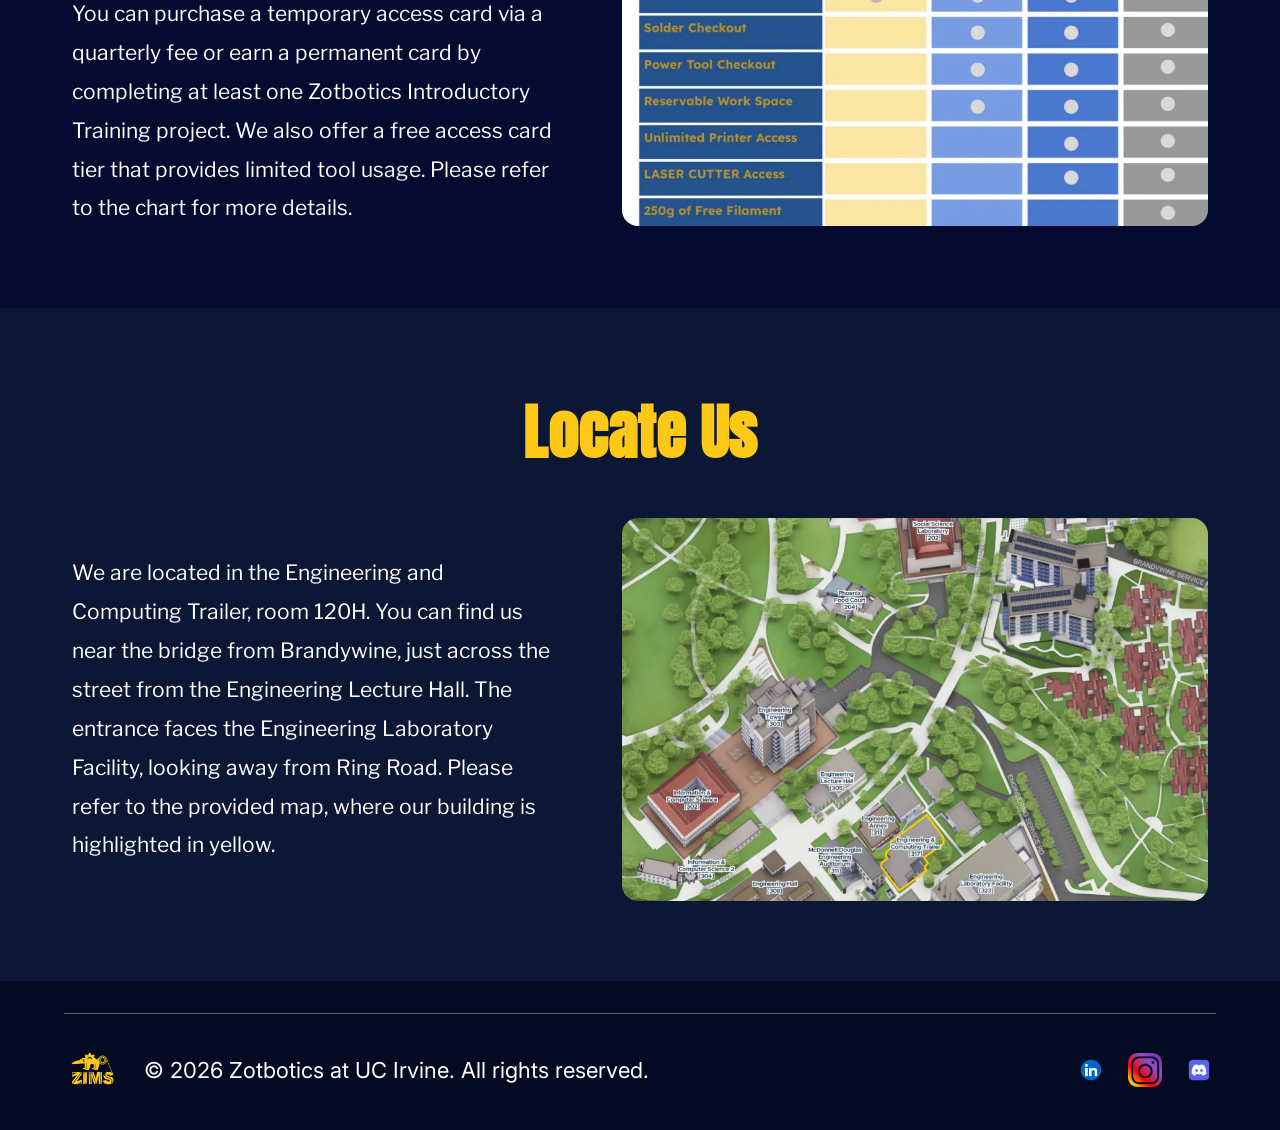
==== commit 9fa46a3b: "Revise equipment list Updated equipment details for 3D printing and tools." ====
--- a/makerspace.html
+++ b/makerspace.html
@@ -41,26 +41,26 @@
       <div class="equip-card">
         <h3>3D Printing</h3>
         <hr />
-        <p>20 Bambu P1S
-10 Bambu A1
+        <p>1 Bambu H2S
+11 Bambu P1S
+3 Bambu A1
 
-Filament:
-Bring your own – Free
 Filament – $8 per 100g
+Bring your own filament – Free
 
 Printings are walk in only</p>
       </div>
       <div class="equip-card">
         <h3>Hand &amp; Power Tools</h3>
         <hr />
-        <p>Atomstack A70 Max Laser Cutter
+        <p>Reality Falcon A1 Pro Laser Cutter
+Makera Z1 CNC
 Soldering Irons
 Drills
 Impact Drivers
 Power Sanders
 Circular Saws
-Jigsaws
-and more</p>
+Jigsaws</p>
       </div>
     </div>
   </section>
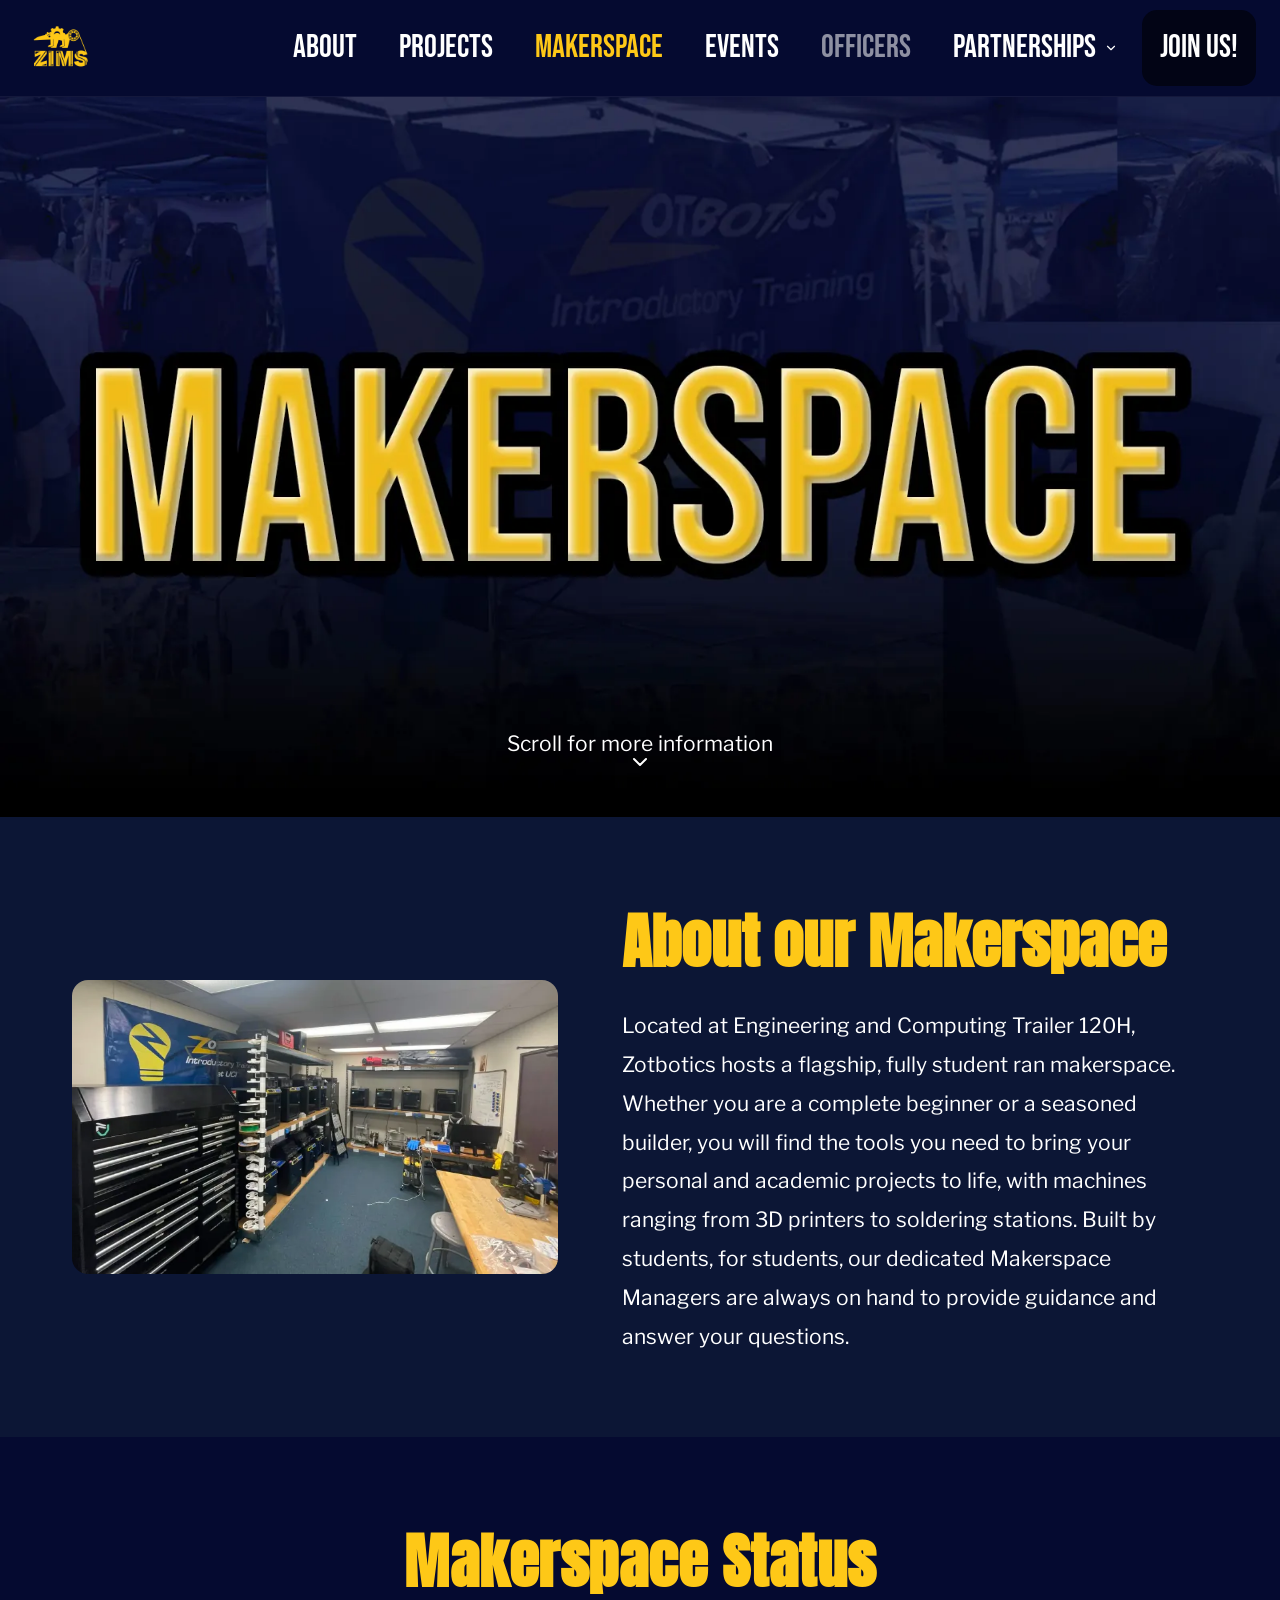
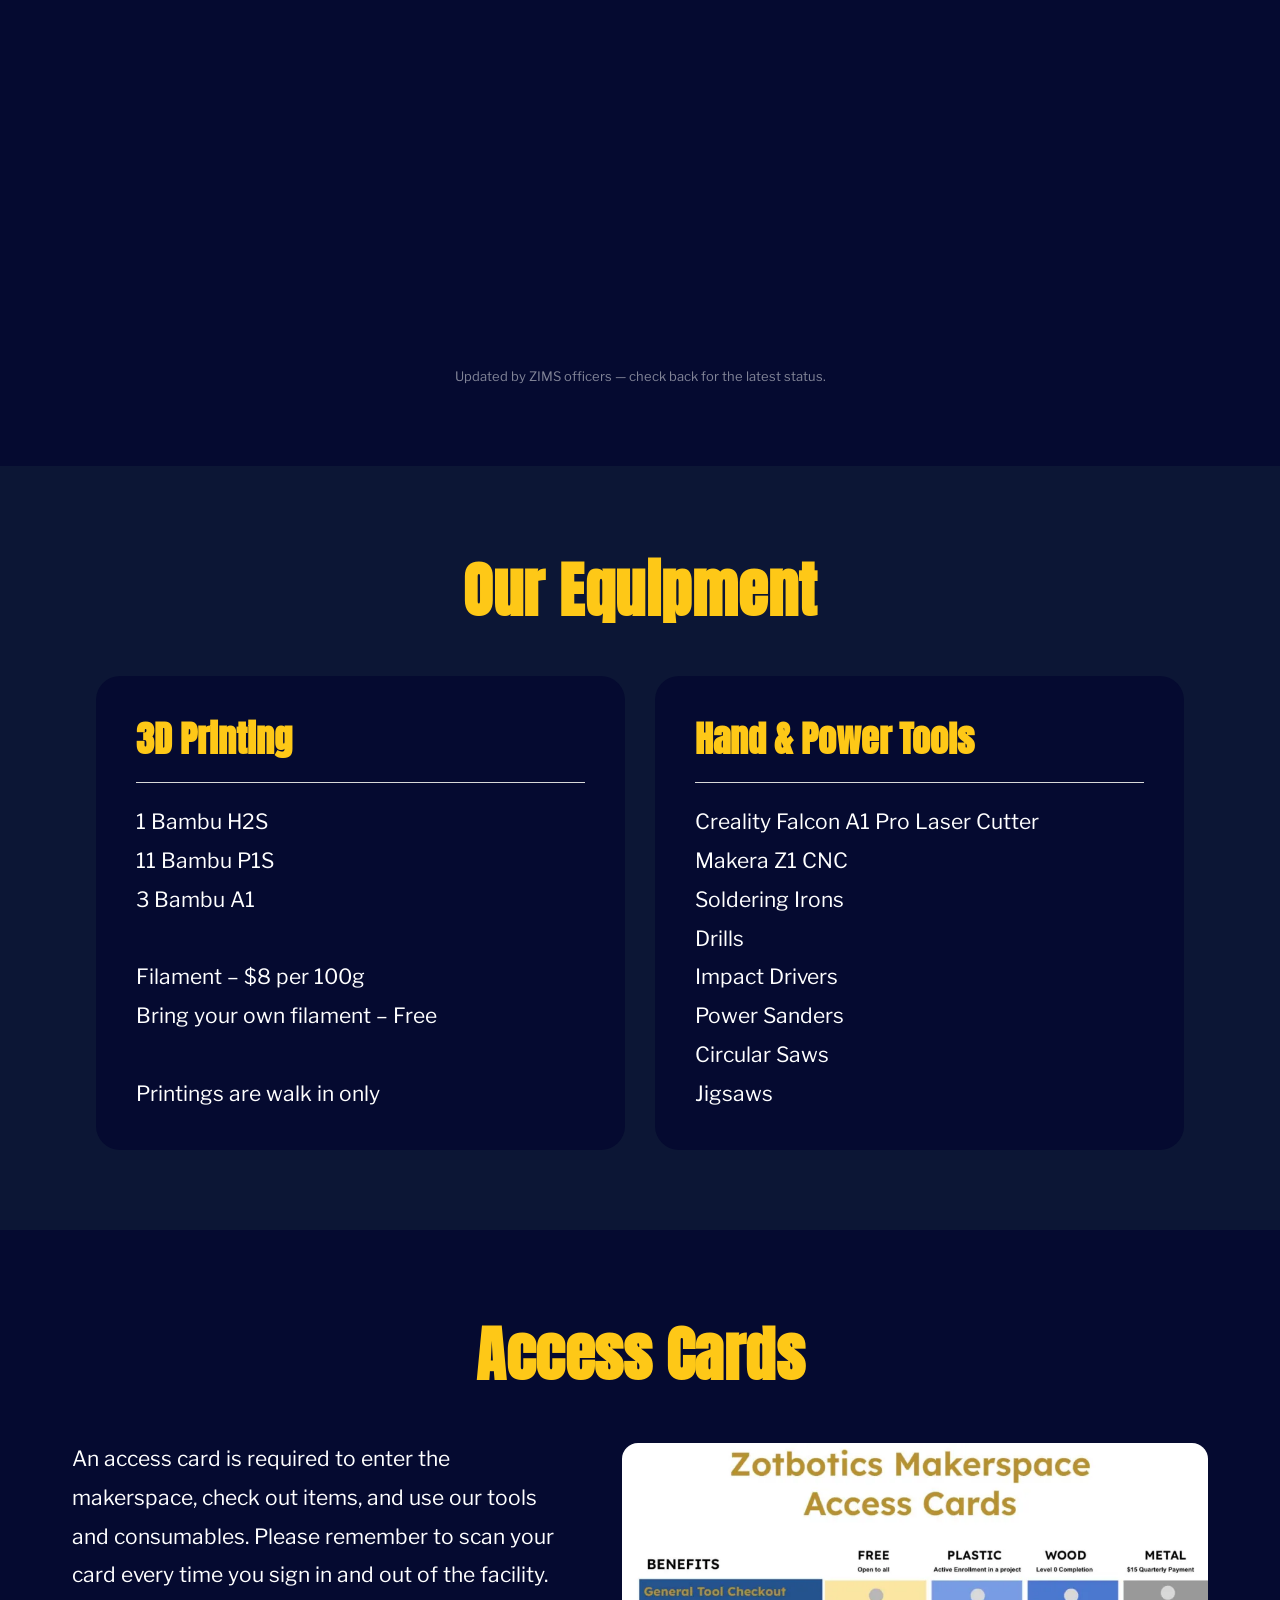
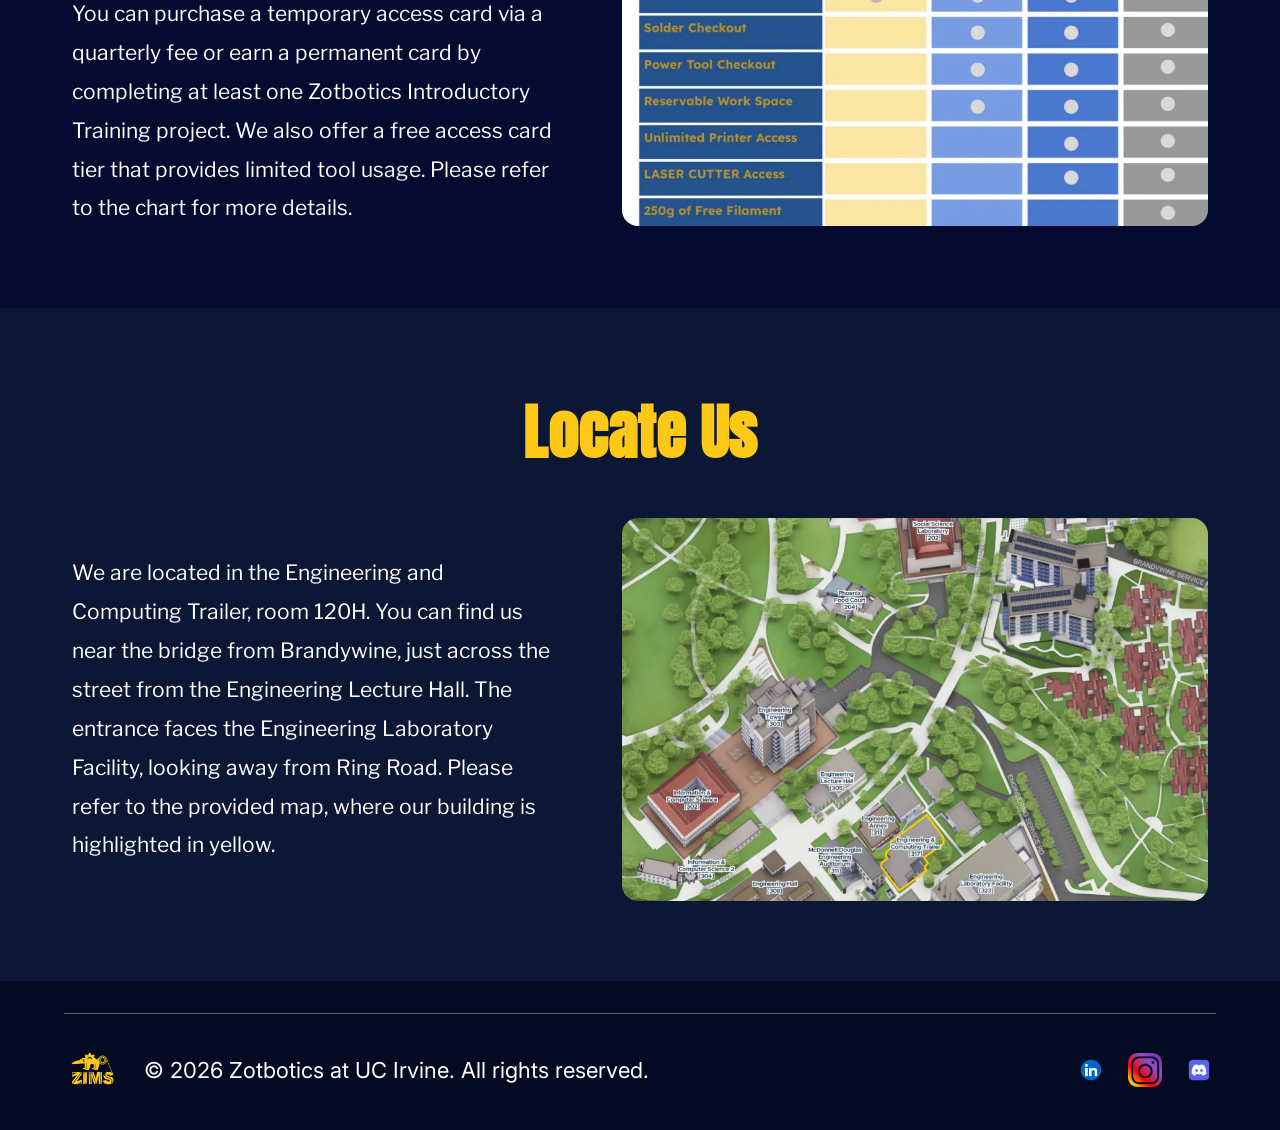
==== commit c33767f3: "Correct tool name from 'Reality' to 'Creality'" ====
--- a/makerspace.html
+++ b/makerspace.html
@@ -53,7 +53,7 @@
       <div class="equip-card">
         <h3>Hand &amp; Power Tools</h3>
         <hr />
-        <p>Reality Falcon A1 Pro Laser Cutter
+        <p>Creality Falcon A1 Pro Laser Cutter
 Makera Z1 CNC
 Soldering Irons
 Drills
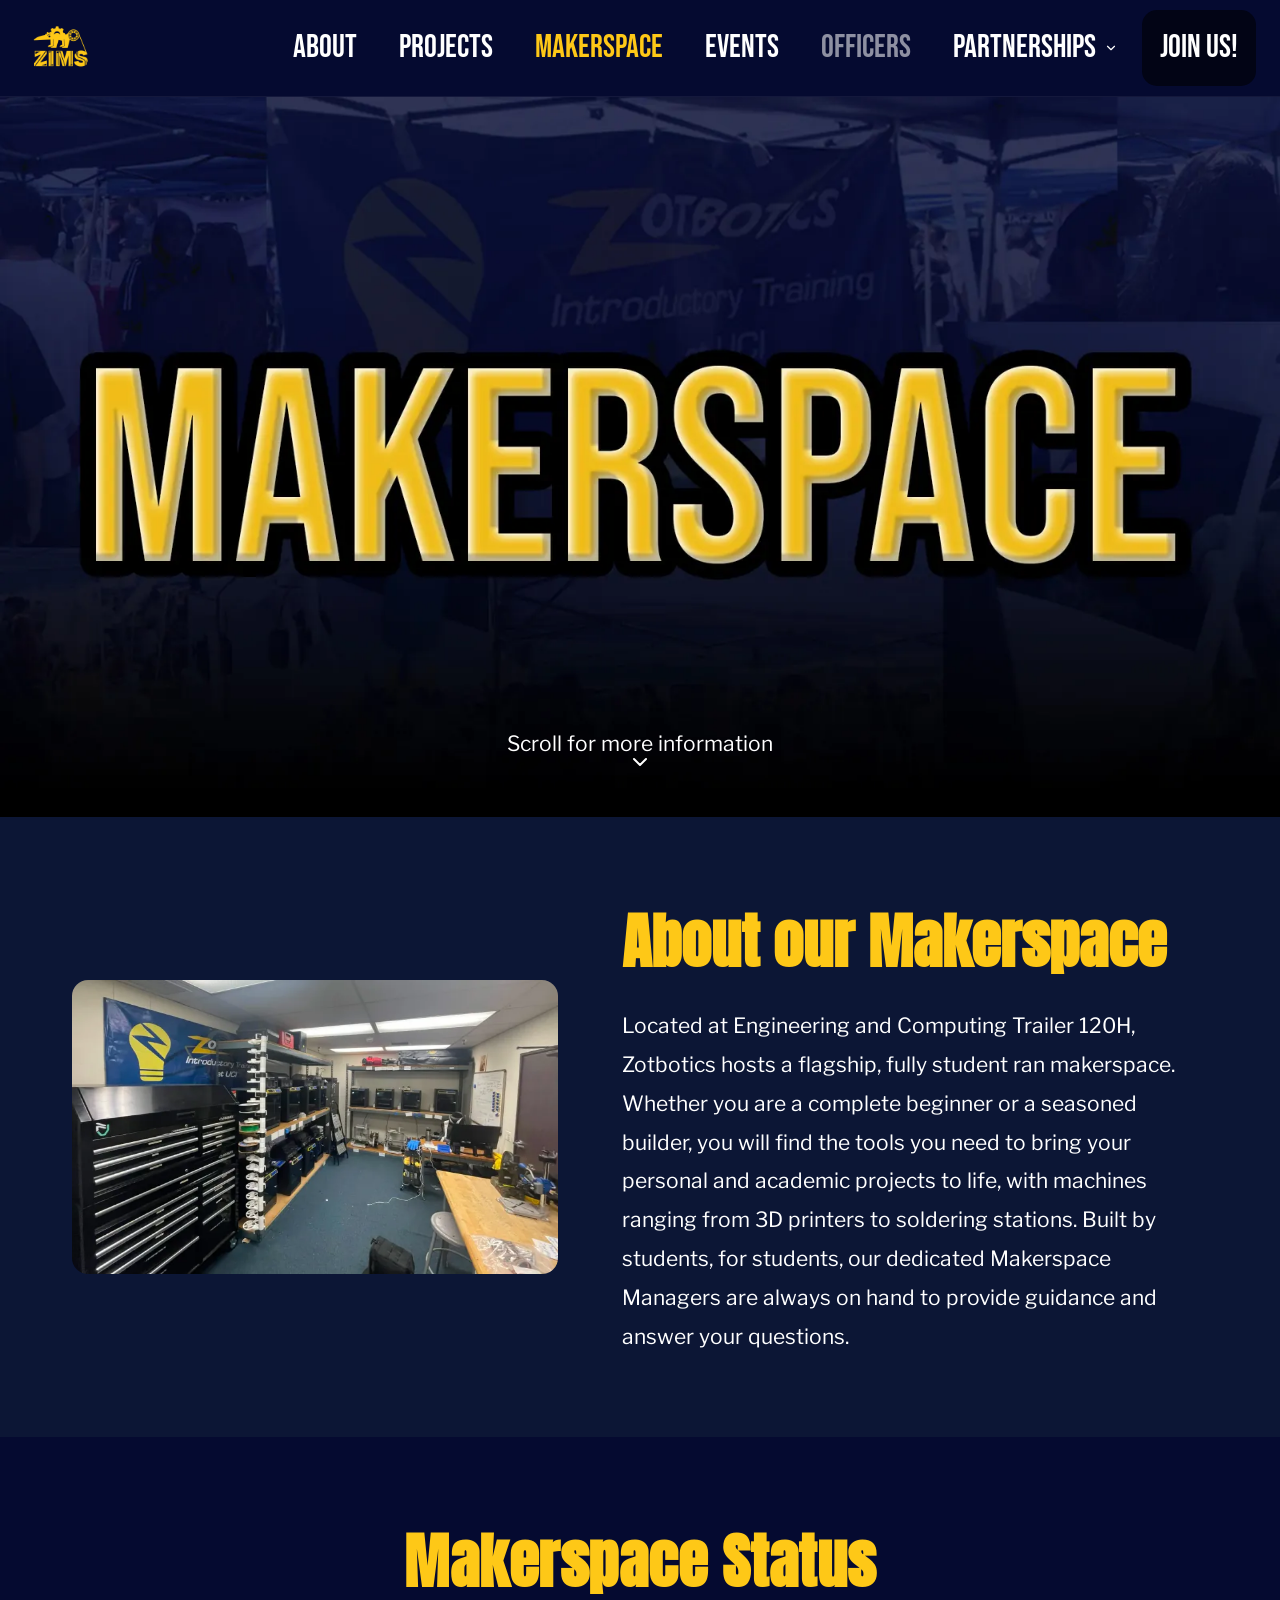
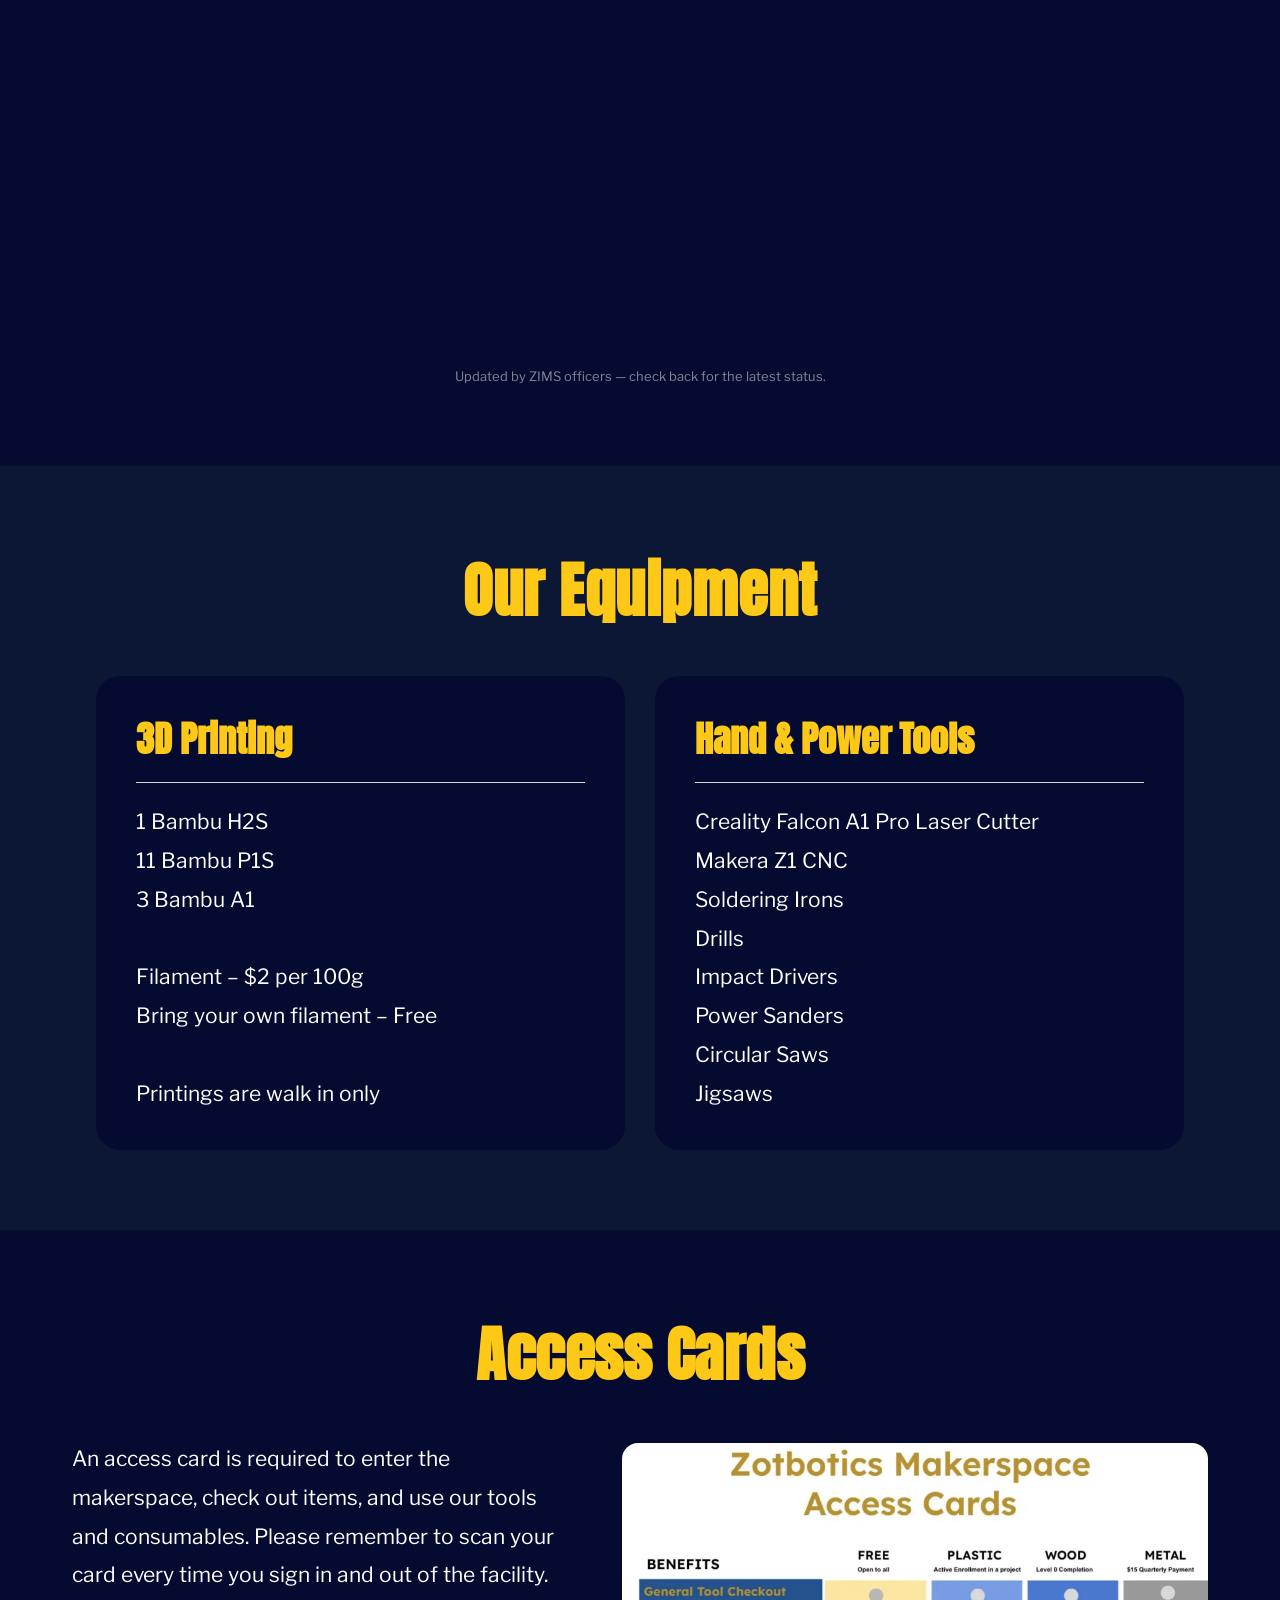
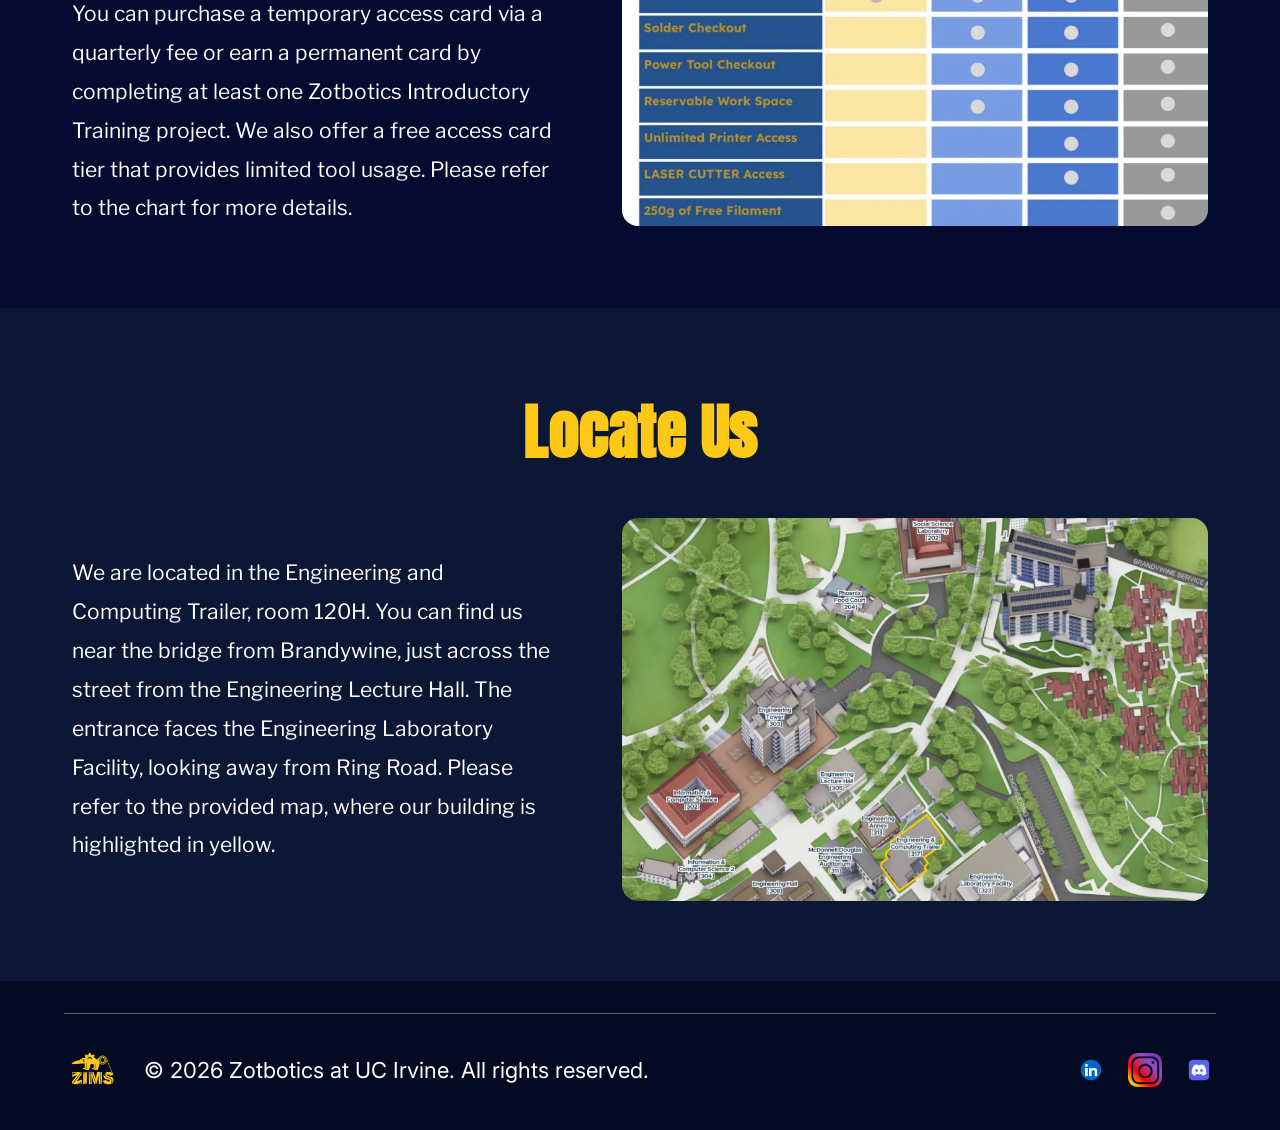
==== commit abd7e15c: "Update filament price from $8 to $2 per 100g" ====
--- a/makerspace.html
+++ b/makerspace.html
@@ -45,7 +45,7 @@
 11 Bambu P1S
 3 Bambu A1
 
-Filament – $8 per 100g
+Filament – $2 per 100g
 Bring your own filament – Free
 
 Printings are walk in only</p>
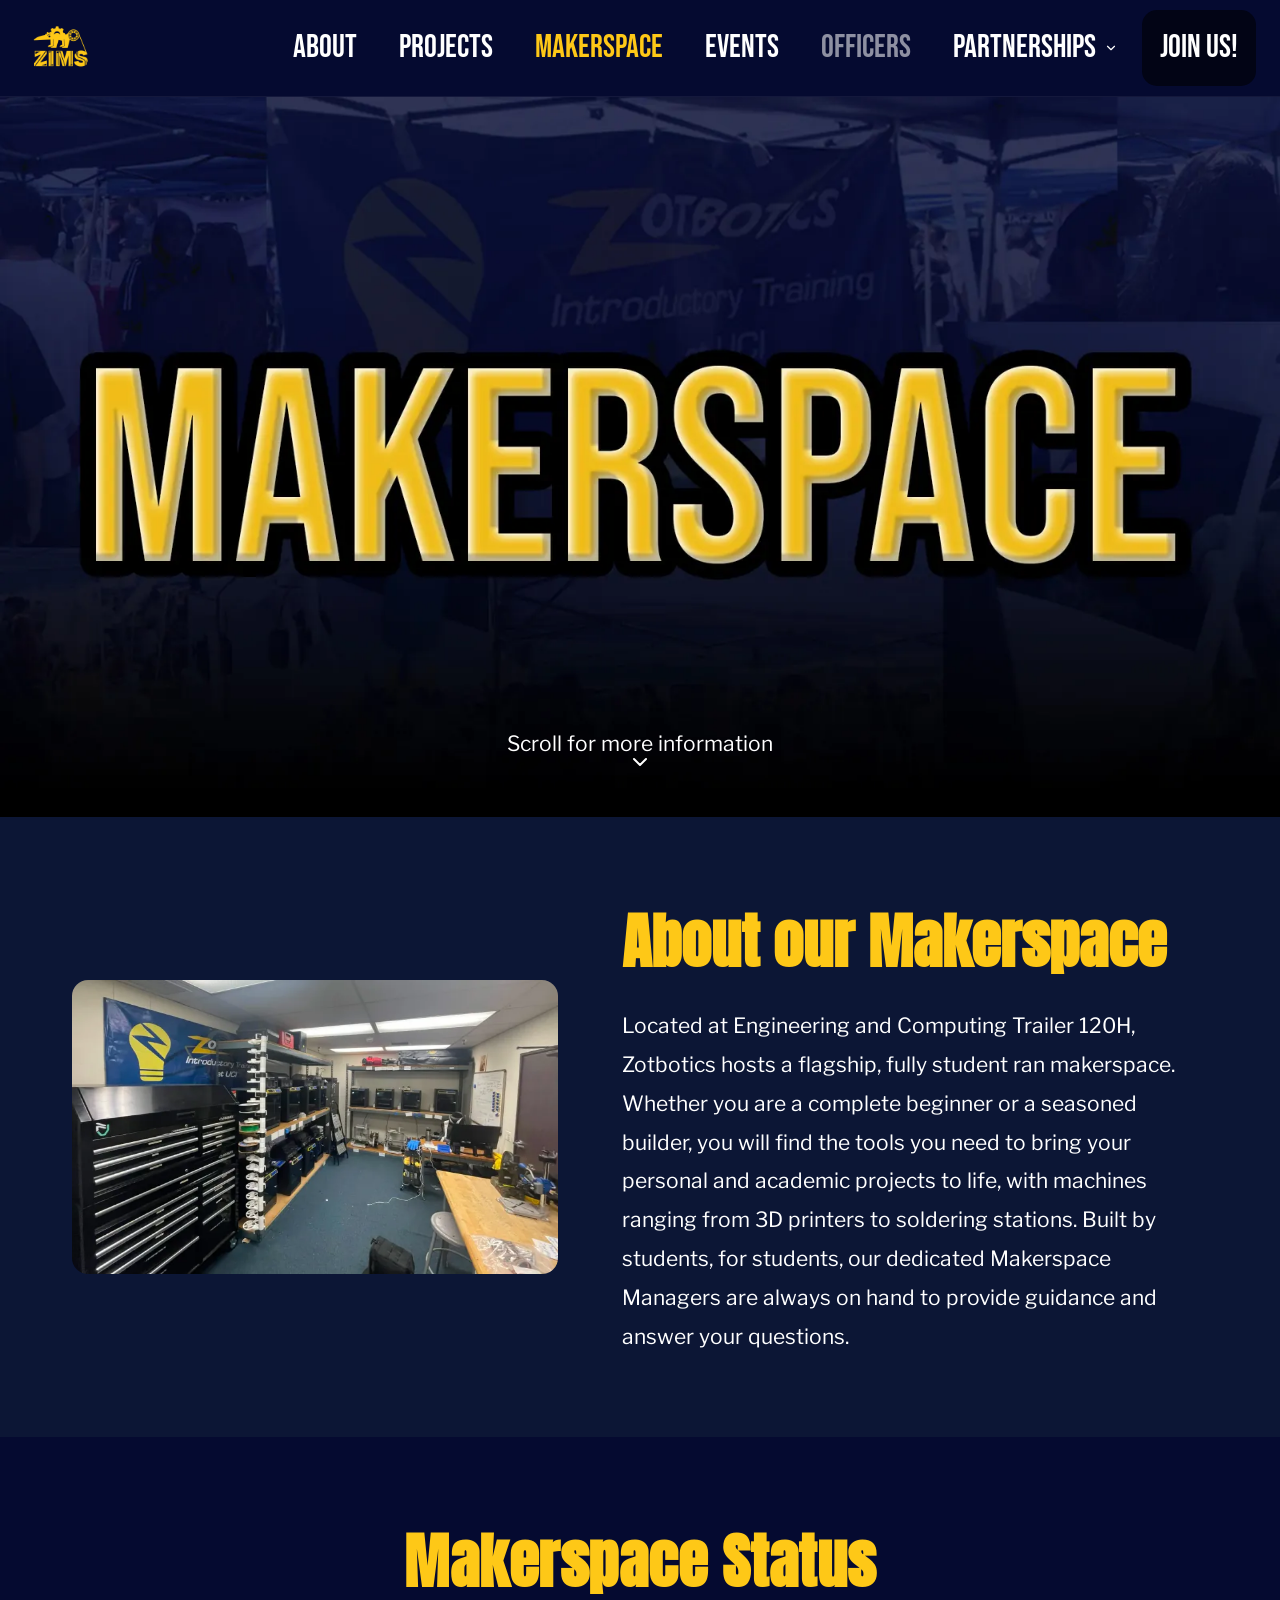
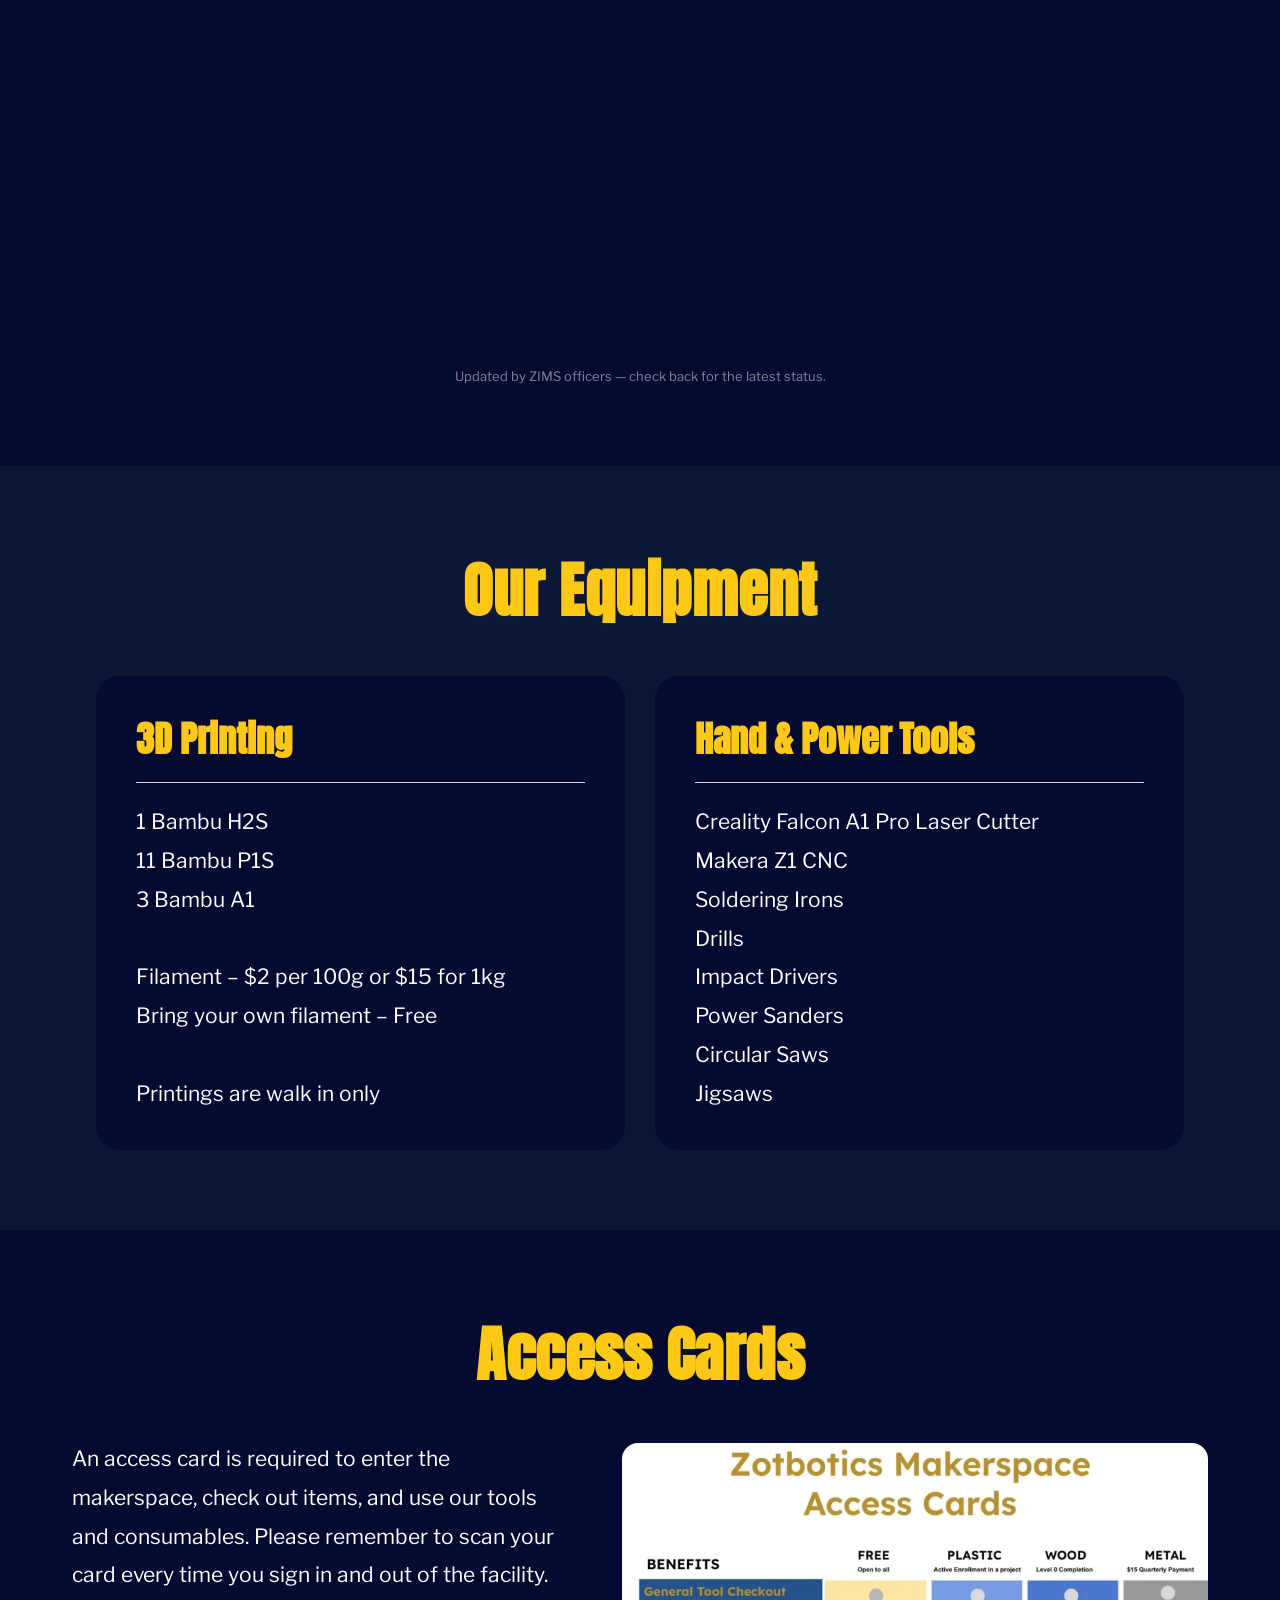
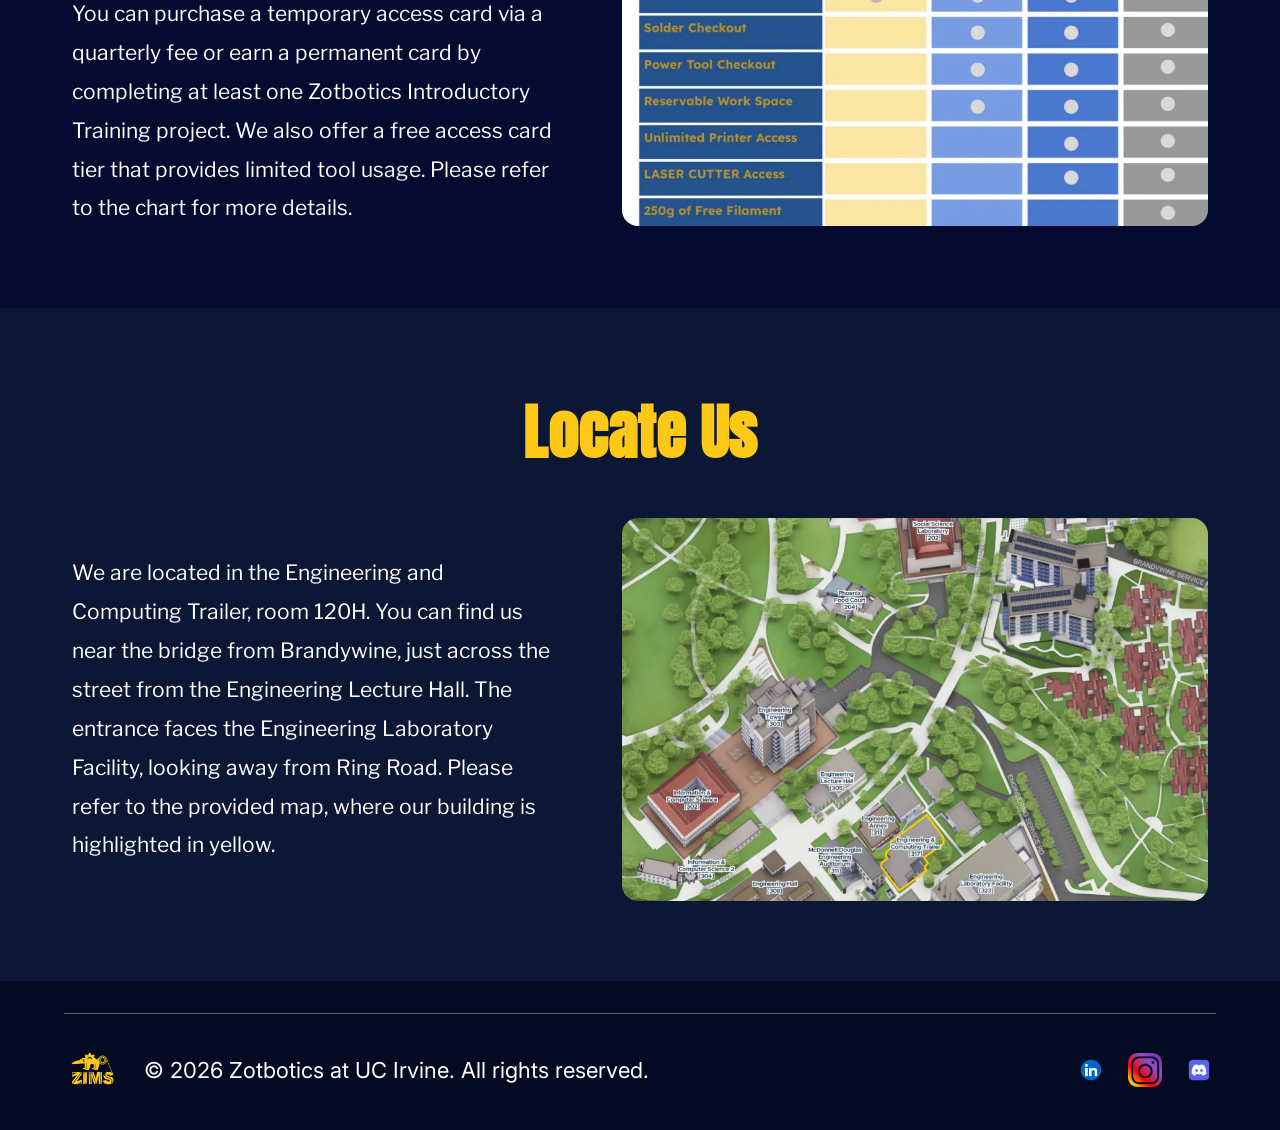
==== commit 3d40f34f: "Update filament pricing information in makerspace.html" ====
--- a/makerspace.html
+++ b/makerspace.html
@@ -45,7 +45,7 @@
 11 Bambu P1S
 3 Bambu A1
 
-Filament – $2 per 100g
+Filament – $2 per 100g or $15 for 1kg
 Bring your own filament – Free
 
 Printings are walk in only</p>
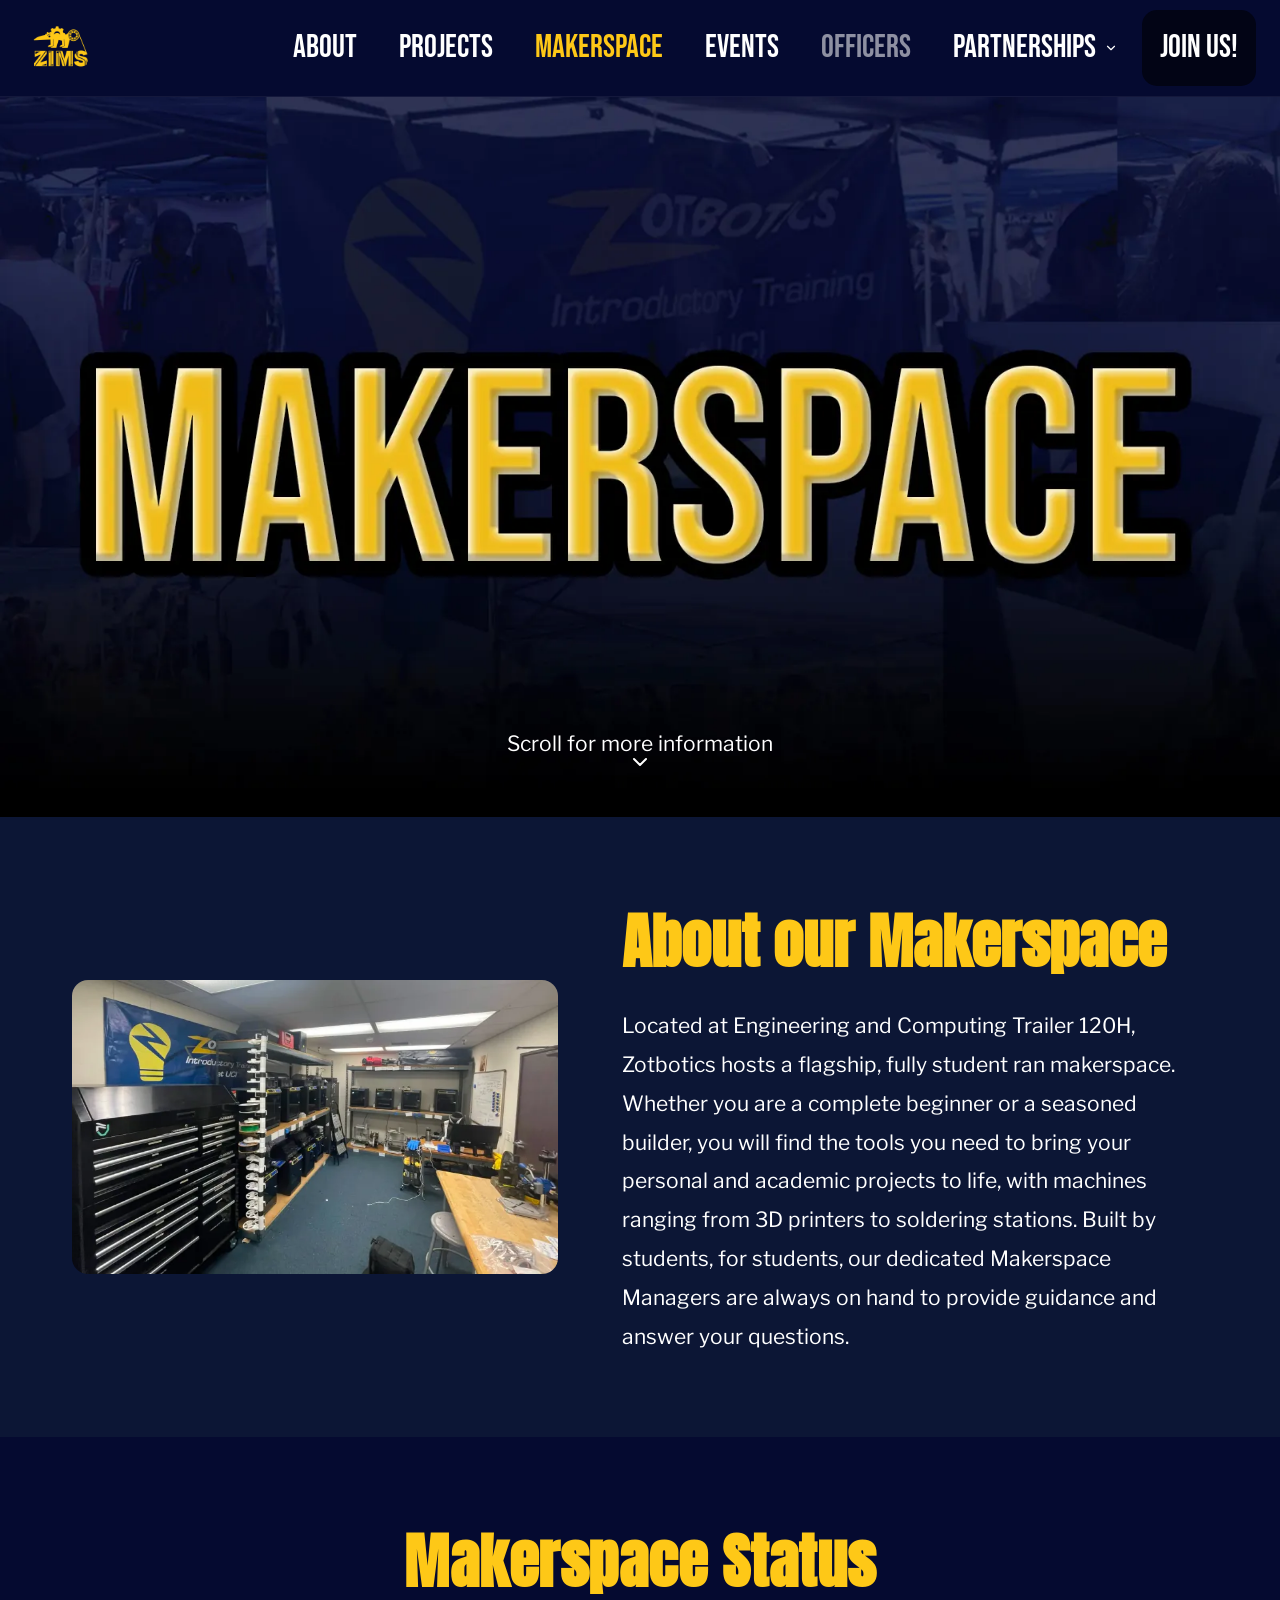
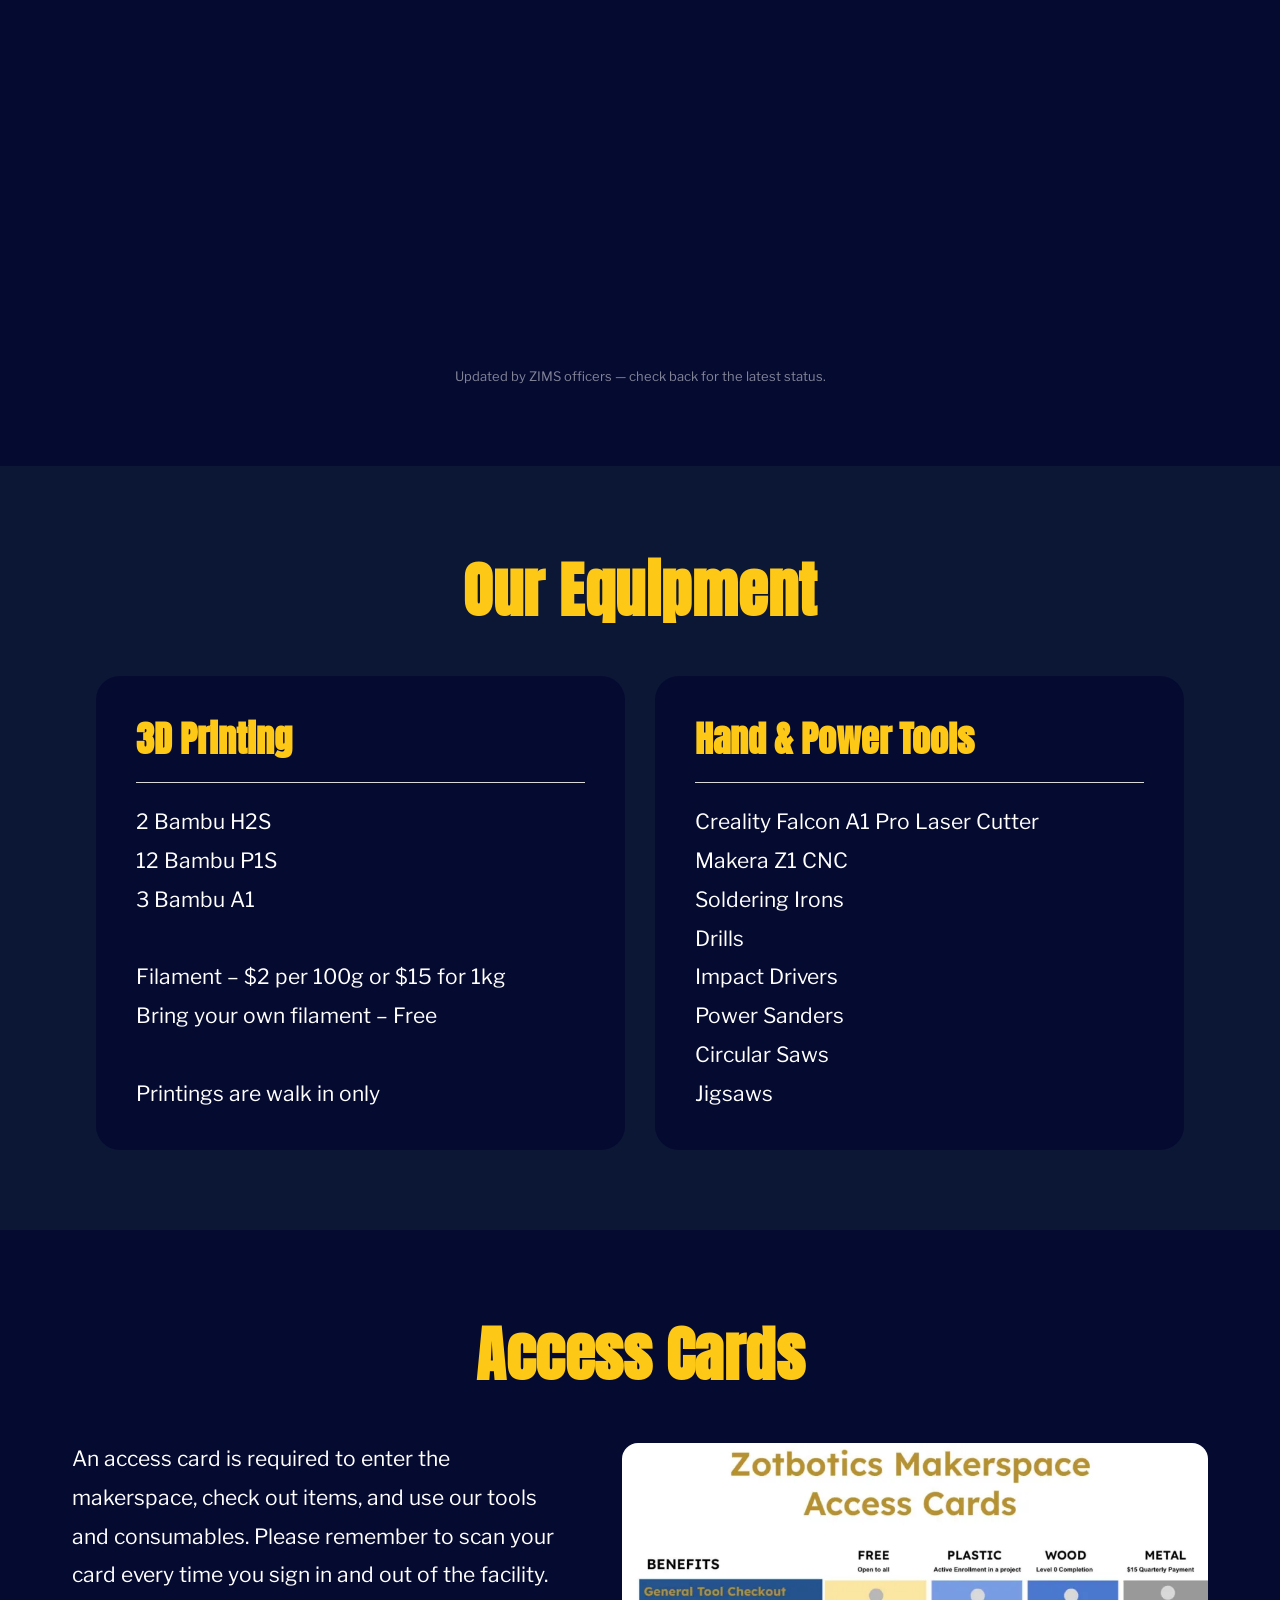
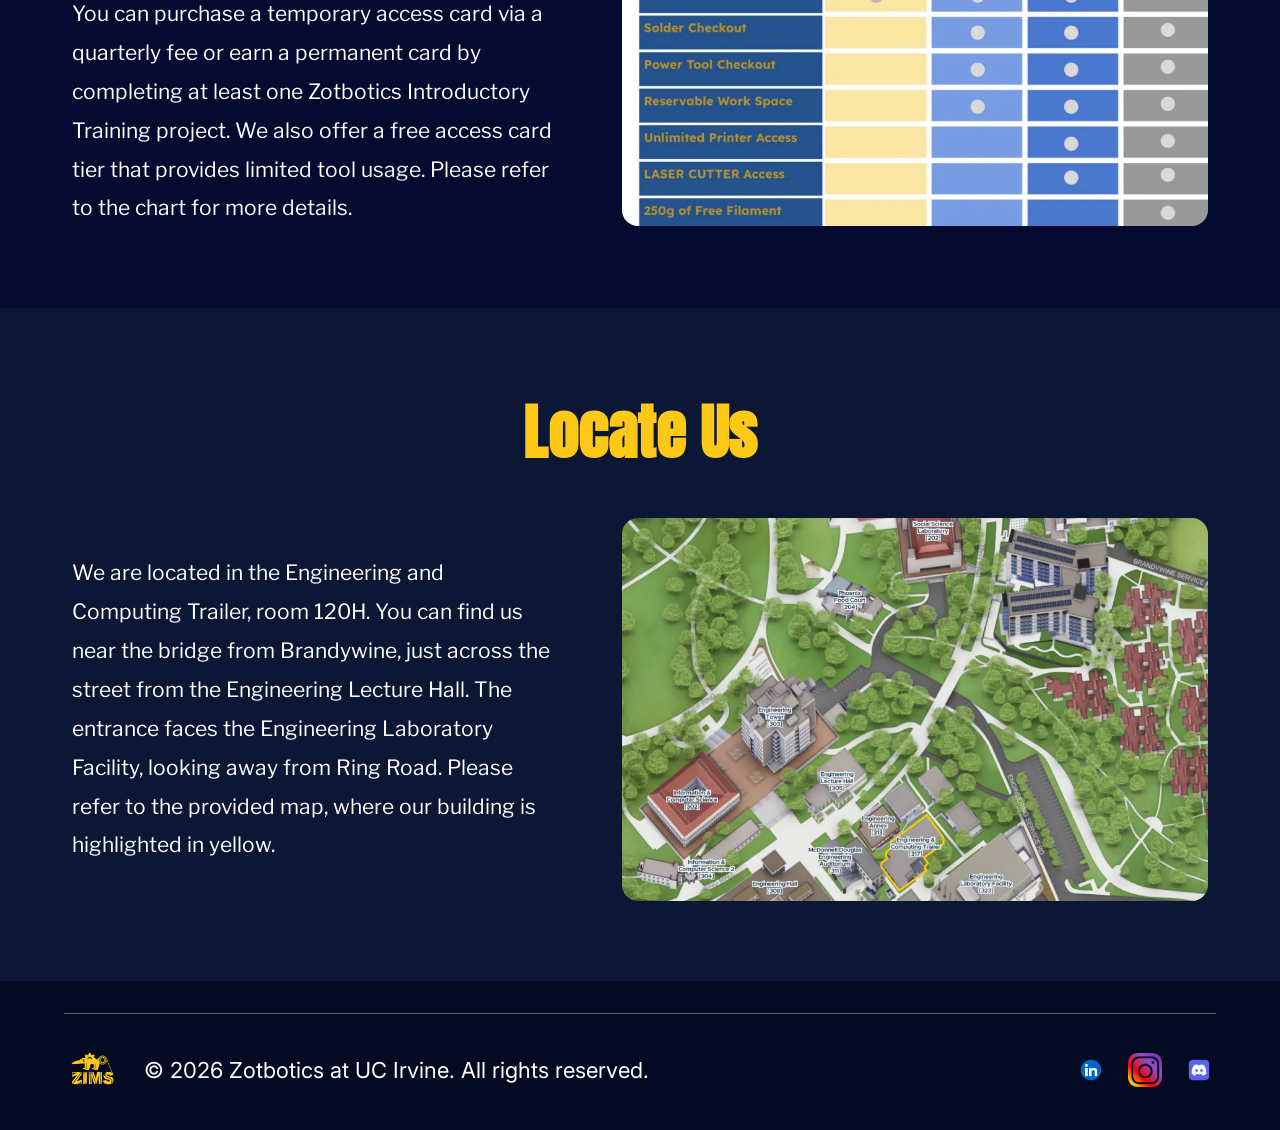
==== commit 5d095e41: "Update equipment quantities in makerspace.html" ====
--- a/makerspace.html
+++ b/makerspace.html
@@ -41,8 +41,8 @@
       <div class="equip-card">
         <h3>3D Printing</h3>
         <hr />
-        <p>1 Bambu H2S
-11 Bambu P1S
+        <p>2 Bambu H2S
+12 Bambu P1S
 3 Bambu A1
 
 Filament – $2 per 100g or $15 for 1kg
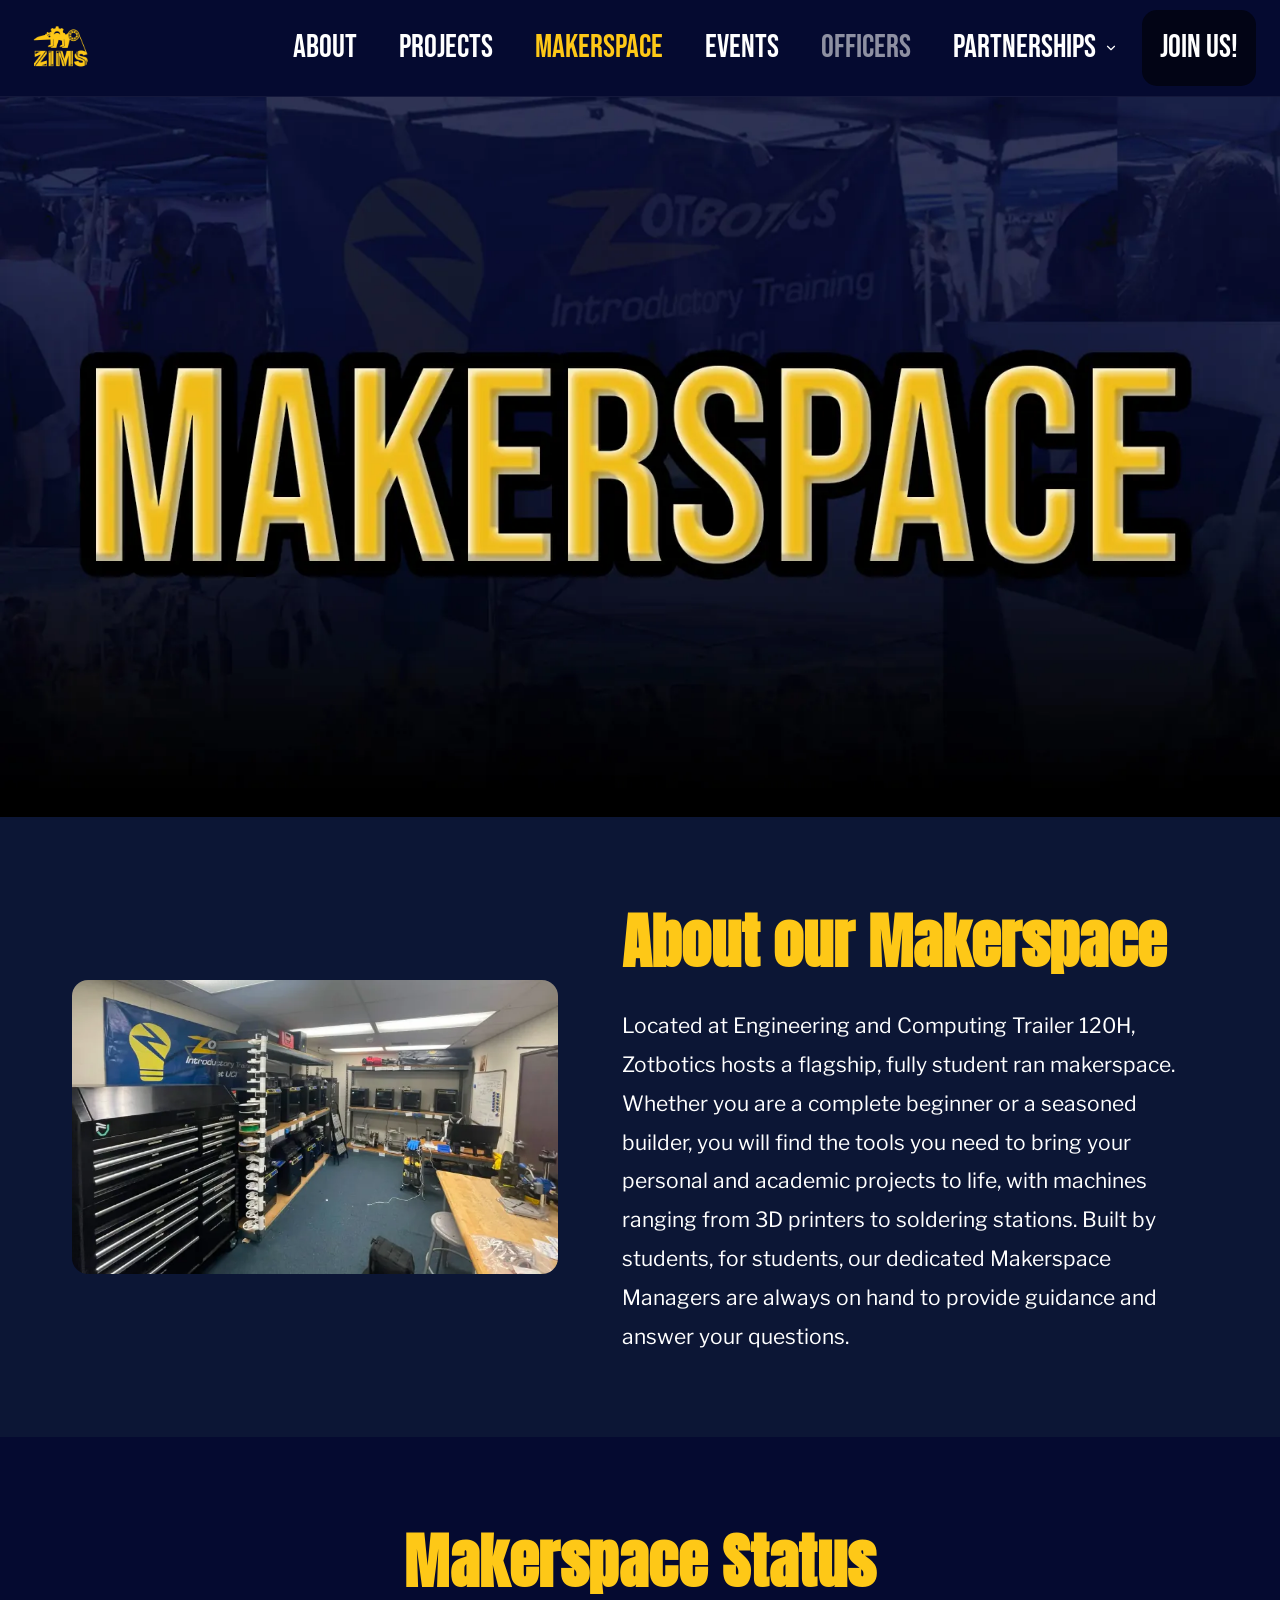
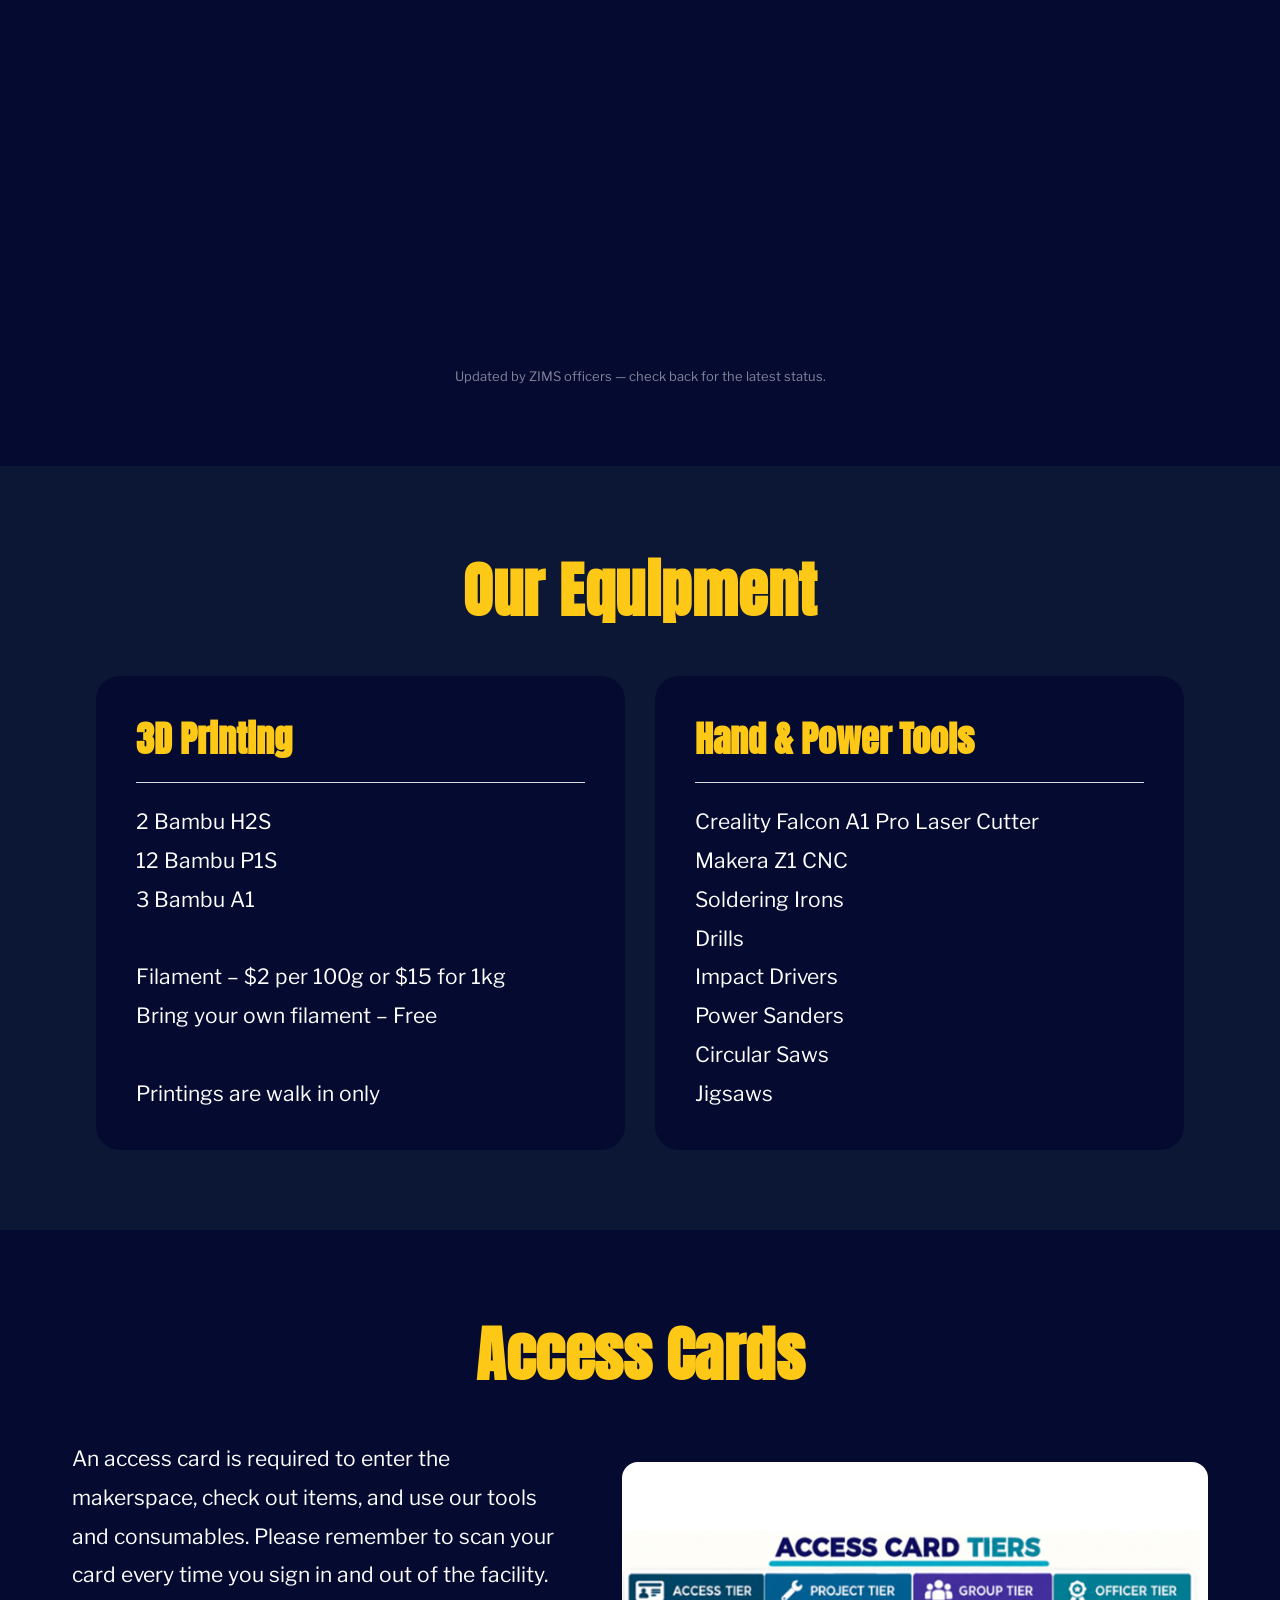
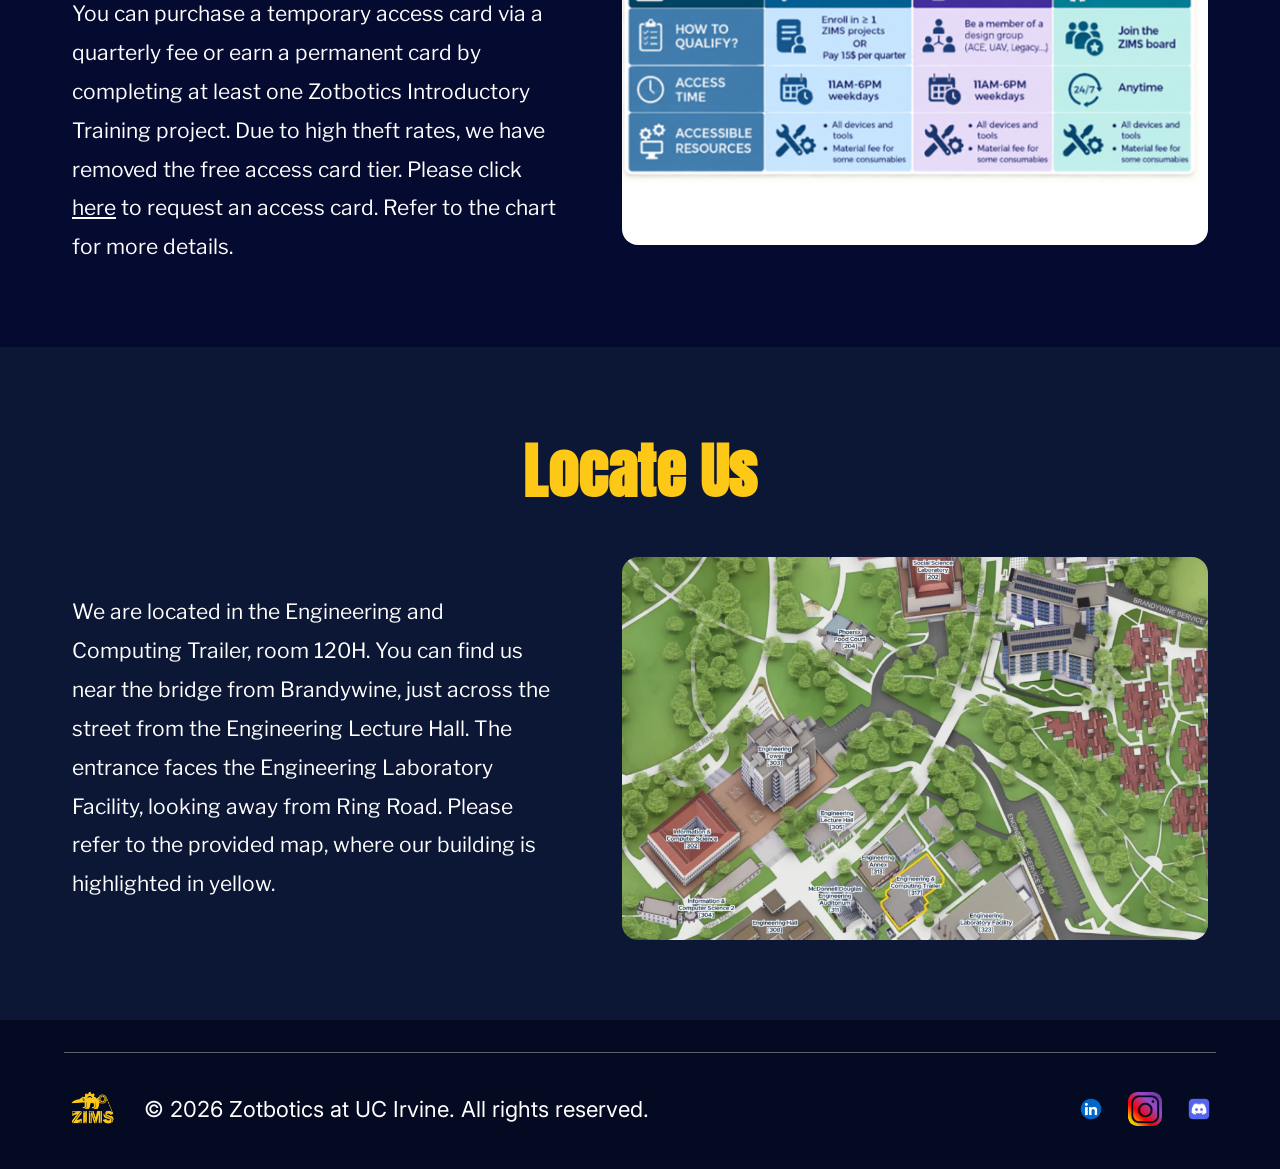
==== commit 68bcfdf3: "Added Access Card Links Change group size in projects.html  Changed layout slightly in our-network.h" ====
--- a/makerspace.html
+++ b/makerspace.html
@@ -13,10 +13,6 @@
 <main>
   <section class="title-banner" style="background:var(--navy-800);">
     <img src="assets/MAKERSPACEBigBanner.webp" alt="Makerspace" />
-    <div class="scroll-hint has-label">
-      Scroll for more information
-      <svg viewBox="0 0 24 24" fill="none"><path d="M6 9l6 6 6-6" stroke="#fff" stroke-width="2" stroke-linecap="round" stroke-linejoin="round"/></svg>
-    </div>
   </section>
 
   <section class="maker-about">
@@ -69,9 +65,9 @@
     <h2 class="maker-heading">Access Cards</h2>
     <div class="maker-row">
       <div>
-        <p>An access card is required to enter the makerspace, check out items, and use our tools and consumables. Please remember to scan your card every time you sign in and out of the facility. You can purchase a temporary access card via a quarterly fee or earn a permanent card by completing at least one Zotbotics Introductory Training project. We also offer a free access card tier that provides limited tool usage. Please refer to the chart for more details.</p>
+        <p>An access card is required to enter the makerspace, check out items, and use our tools and consumables. Please remember to scan your card every time you sign in and out of the facility. You can purchase a temporary access card via a quarterly fee or earn a permanent card by completing at least one Zotbotics Introductory Training project. Due to high theft rates, we have removed the free access card tier. Please click <a href="https://forms.gle/baS4VVGV7MsdtaAx7" style="text-decoration: underline;" title="Access Card Google Form Link">here</a> to request an access card. Refer to the chart for more details.</p>
       </div>
-      <div class="art"><img src="assets/access-cards-table.webp" alt="Zotbotics Makerspace access card tiers and benefits" /></div>
+      <div class="art"><img src="assets/new_access_card_chart.png" alt="Zotbotics Makerspace access card tiers and benefits" /></div>
     </div>
   </section>
 
